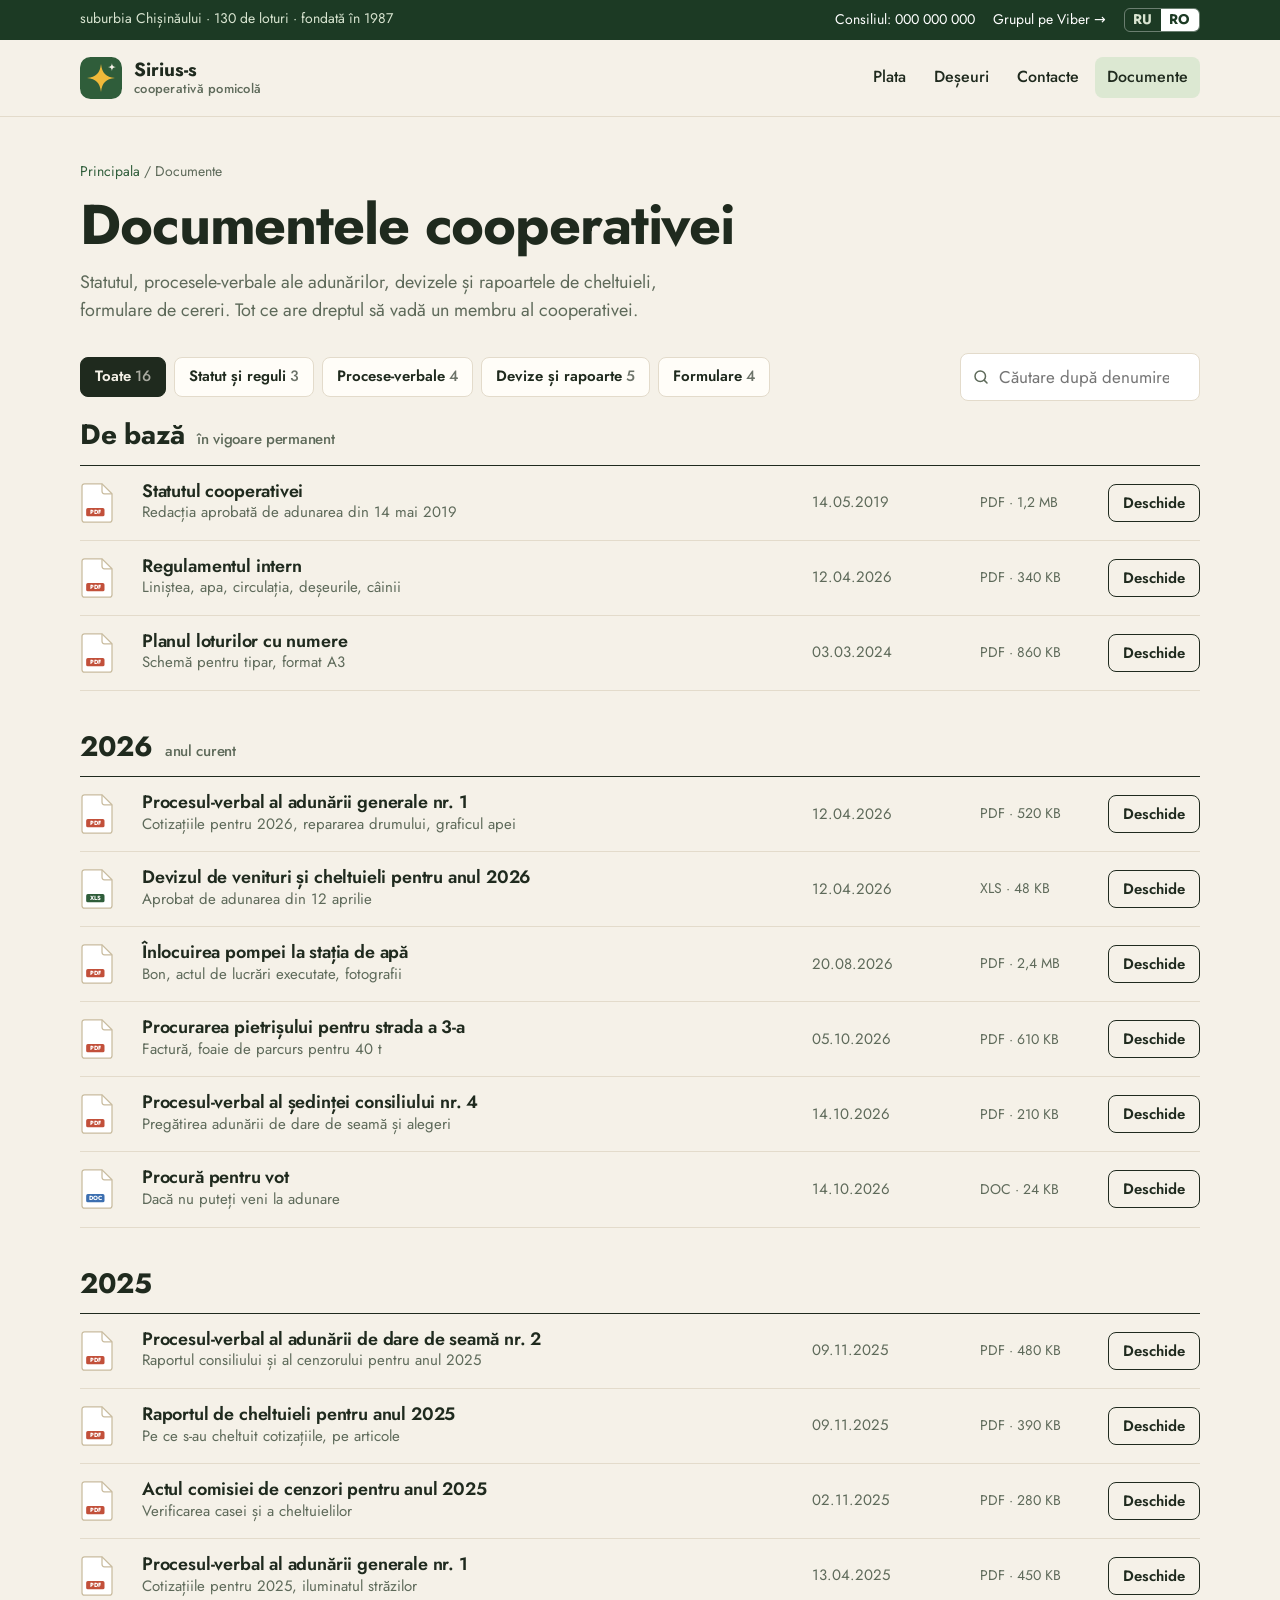
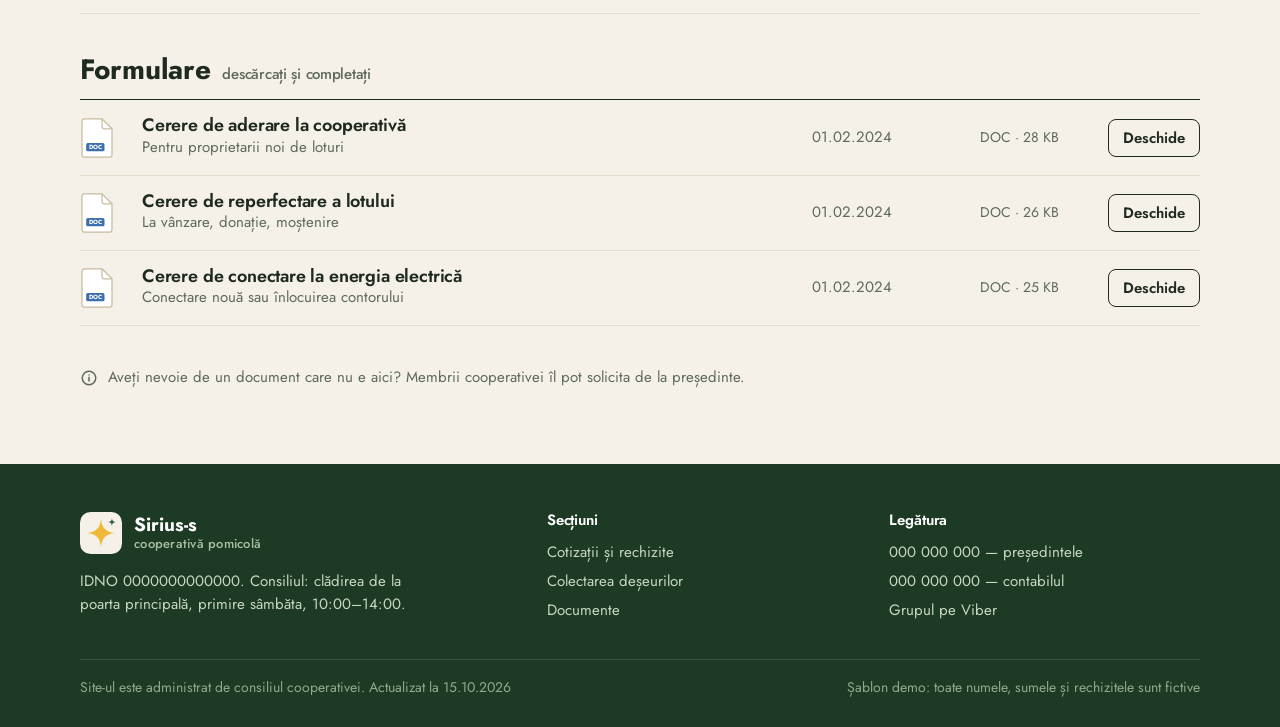
==== docs-ro.html @ 933c3019 "Add files via upload" ====
<!doctype html>
<html lang="ro">
<head>
<meta charset="utf-8">
<meta name="viewport" content="width=device-width,initial-scale=1">
<title>Documente — «Sirius-s»</title>
<meta name="description" content="Statutul, procesele-verbale ale adunărilor, devize, rapoarte și formulare ale cooperativei «Sirius-s».">
<meta property="og:type" content="website">
<meta property="og:site_name" content="Sirius-S">
<meta property="og:locale" content="ro_RO">
<meta property="og:url" content="https://webonix-md.github.io/sirius-s/docs-ro.html">
<meta property="og:title" content="Documentele cooperativei «Sirius-S»">
<meta property="og:description" content="Statutul, procesele-verbale ale adunărilor, devize, rapoarte și formulare de cereri.">
<meta property="og:image" content="https://webonix-md.github.io/sirius-s/img/og/og-square-ro.jpg">
<meta property="og:image:width" content="1200">
<meta property="og:image:height" content="1200">
<link rel="alternate" hreflang="ru" href="docs.html">
<link rel="alternate" hreflang="ro" href="docs-ro.html">
<link rel="icon" href="favicon.svg" type="image/svg+xml">
<link rel="preload" href="fonts/Jost-Regular.woff2" as="font" type="font/woff2" crossorigin>
<link rel="preload" href="fonts/Jost-Bold.woff2" as="font" type="font/woff2" crossorigin>
<link rel="stylesheet" href="style.css?v=21">
</head>
<body>

<div class="topbar">
  <div class="wrap">
    <div class="topbar__left">suburbia Chișinăului · 130 de loturi · fondată în 1987</div>
    <div class="topbar__right">
      <a href="tel:+37300000000">Consiliul: 000 000 000</a>
      <a href="viber://chat?number=%2B37300000000">Grupul pe Viber →</a>
      <div class="langs" role="group" aria-label="Limba"><a href="docs.html" lang="ru" hreflang="ru">RU</a><a href="docs-ro.html" class="is-on" aria-current="page" lang="ro" hreflang="ro">RO</a></div>
    </div>
  </div>
</div>

<header class="hdr" id="top">
  <div class="wrap">
    <a class="logo" href="ro.html" aria-label="Pagina principală">
      <svg class="logo__mark" viewBox="0 0 48 48" aria-hidden="true"><rect width="48" height="48" rx="12" fill="#2F5D3A"/><path d="M24 8c1.3 10.6 5.4 14.7 16 16-10.6 1.3-14.7 5.4-16 16-1.3-10.6-5.4-14.7-16-16 10.6-1.3 14.7-5.4 16-16Z" fill="#F0B93A"/><path d="M36.5 7c.4 3.1 1.4 4.1 4.5 4.5-3.1.4-4.1 1.4-4.5 4.5-.4-3.1-1.4-4.1-4.5-4.5 3.1-.4 4.1-1.4 4.5-4.5Z" fill="#F5F1E8"/></svg>
      <span class="logo__name">Sirius-s<small>cooperativă pomicolă</small></span>
    </a>
    <nav class="nav" aria-label="Secțiuni">
      <a href="ro.html#pay">Plata</a>
      <a href="ro.html#waste">Deșeuri</a>
      <a href="ro.html#contacts">Contacte</a>
      <a href="docs-ro.html" class="is-active">Documente</a>
    </nav>
    <button class="burger" type="button" aria-label="Meniu" aria-expanded="false"><svg viewBox="0 0 24 24" fill="none" stroke="currentColor" stroke-width="2" stroke-linecap="round"><path d="M4 7h16M4 12h16M4 17h16"/></svg></button>
  </div>
</header>

<main>
<section class="page-head">
  <div class="wrap">
    <div class="crumbs"><a href="ro.html">Principala</a> / Documente</div>
    <h1>Documentele cooperativei</h1>
    <p>Statutul, procesele-verbale ale adunărilor, devizele și rapoartele de cheltuieli, formulare de cereri. Tot ce are dreptul să vadă un membru al cooperativei.</p>
  </div>
</section>

<section style="padding-bottom:76px">
  <div class="wrap">
    <div class="toolbar">
      <div class="chips" role="group" aria-label="Tipul documentului">
        <button class="chip is-on" type="button" data-t="all">Toate</button>
        <button class="chip" type="button" data-t="base">Statut și reguli</button>
        <button class="chip" type="button" data-t="prot">Procese-verbale</button>
        <button class="chip" type="button" data-t="money">Devize și rapoarte</button>
        <button class="chip" type="button" data-t="form">Formulare</button>
      </div>
      <label class="search"><svg viewBox="0 0 24 24" fill="none" stroke="currentColor" stroke-width="2" stroke-linecap="round"><circle cx="11" cy="11" r="7"/><path d="m20 20-3.5-3.5"/></svg><span class="sr">Căutare</span><input id="doc-search" type="search" placeholder="Căutare după denumire"></label>
    </div>

    <div class="year">
      <h2>De bază <span>în vigoare permanent</span></h2>
      <div class="dlist">
        <div class="drow" data-t="base"><svg class="fi" viewBox="0 0 40 48" fill="none" aria-hidden="true"><path d="M2 4a3 3 0 0 1 3-3h21l12 12v31a3 3 0 0 1-3 3H5a3 3 0 0 1-3-3V4Z" fill="#fff" stroke="#C9BC9F" stroke-width="1.5"/><path d="M26 1v9a3 3 0 0 0 3 3h9" stroke="#C9BC9F" stroke-width="1.5"/><rect x="7" y="30" width="22" height="10" rx="2" fill="#C2503A"/><text x="18" y="37.5" font-size="7" font-weight="700" fill="#fff" text-anchor="middle" font-family="Jost,sans-serif">PDF</text></svg><div><h3>Statutul cooperativei</h3><p>Redacția aprobată de adunarea din 14 mai 2019</p></div><span class="drow__date">14.05.2019</span><span class="drow__size">PDF · 1,2 MB</span><a class="btn btn--line btn--sm" href="#" onclick="return false">Deschide</a></div>
        <div class="drow" data-t="base"><svg class="fi" viewBox="0 0 40 48" fill="none" aria-hidden="true"><path d="M2 4a3 3 0 0 1 3-3h21l12 12v31a3 3 0 0 1-3 3H5a3 3 0 0 1-3-3V4Z" fill="#fff" stroke="#C9BC9F" stroke-width="1.5"/><path d="M26 1v9a3 3 0 0 0 3 3h9" stroke="#C9BC9F" stroke-width="1.5"/><rect x="7" y="30" width="22" height="10" rx="2" fill="#C2503A"/><text x="18" y="37.5" font-size="7" font-weight="700" fill="#fff" text-anchor="middle" font-family="Jost,sans-serif">PDF</text></svg><div><h3>Regulamentul intern</h3><p>Liniștea, apa, circulația, deșeurile, câinii</p></div><span class="drow__date">12.04.2026</span><span class="drow__size">PDF · 340 KB</span><a class="btn btn--line btn--sm" href="#" onclick="return false">Deschide</a></div>
        <div class="drow" data-t="base"><svg class="fi" viewBox="0 0 40 48" fill="none" aria-hidden="true"><path d="M2 4a3 3 0 0 1 3-3h21l12 12v31a3 3 0 0 1-3 3H5a3 3 0 0 1-3-3V4Z" fill="#fff" stroke="#C9BC9F" stroke-width="1.5"/><path d="M26 1v9a3 3 0 0 0 3 3h9" stroke="#C9BC9F" stroke-width="1.5"/><rect x="7" y="30" width="22" height="10" rx="2" fill="#C2503A"/><text x="18" y="37.5" font-size="7" font-weight="700" fill="#fff" text-anchor="middle" font-family="Jost,sans-serif">PDF</text></svg><div><h3>Planul loturilor cu numere</h3><p>Schemă pentru tipar, format A3</p></div><span class="drow__date">03.03.2024</span><span class="drow__size">PDF · 860 KB</span><a class="btn btn--line btn--sm" href="#" onclick="return false">Deschide</a></div>
      </div>
    </div>

    <div class="year">
      <h2>2026 <span>anul curent</span></h2>
      <div class="dlist">
        <div class="drow" data-t="prot"><svg class="fi" viewBox="0 0 40 48" fill="none" aria-hidden="true"><path d="M2 4a3 3 0 0 1 3-3h21l12 12v31a3 3 0 0 1-3 3H5a3 3 0 0 1-3-3V4Z" fill="#fff" stroke="#C9BC9F" stroke-width="1.5"/><path d="M26 1v9a3 3 0 0 0 3 3h9" stroke="#C9BC9F" stroke-width="1.5"/><rect x="7" y="30" width="22" height="10" rx="2" fill="#C2503A"/><text x="18" y="37.5" font-size="7" font-weight="700" fill="#fff" text-anchor="middle" font-family="Jost,sans-serif">PDF</text></svg><div><h3>Procesul-verbal al adunării generale nr. 1</h3><p>Cotizațiile pentru 2026, repararea drumului, graficul apei</p></div><span class="drow__date">12.04.2026</span><span class="drow__size">PDF · 520 KB</span><a class="btn btn--line btn--sm" href="#" onclick="return false">Deschide</a></div>
        <div class="drow" data-t="money"><svg class="fi" viewBox="0 0 40 48" fill="none" aria-hidden="true"><path d="M2 4a3 3 0 0 1 3-3h21l12 12v31a3 3 0 0 1-3 3H5a3 3 0 0 1-3-3V4Z" fill="#fff" stroke="#C9BC9F" stroke-width="1.5"/><path d="M26 1v9a3 3 0 0 0 3 3h9" stroke="#C9BC9F" stroke-width="1.5"/><rect x="7" y="30" width="22" height="10" rx="2" fill="#2F5D3A"/><text x="18" y="37.5" font-size="7" font-weight="700" fill="#fff" text-anchor="middle" font-family="Jost,sans-serif">XLS</text></svg><div><h3>Devizul de venituri și cheltuieli pentru anul 2026</h3><p>Aprobat de adunarea din 12 aprilie</p></div><span class="drow__date">12.04.2026</span><span class="drow__size">XLS · 48 KB</span><a class="btn btn--line btn--sm" href="#" onclick="return false">Deschide</a></div>
        <div class="drow" data-t="money"><svg class="fi" viewBox="0 0 40 48" fill="none" aria-hidden="true"><path d="M2 4a3 3 0 0 1 3-3h21l12 12v31a3 3 0 0 1-3 3H5a3 3 0 0 1-3-3V4Z" fill="#fff" stroke="#C9BC9F" stroke-width="1.5"/><path d="M26 1v9a3 3 0 0 0 3 3h9" stroke="#C9BC9F" stroke-width="1.5"/><rect x="7" y="30" width="22" height="10" rx="2" fill="#C2503A"/><text x="18" y="37.5" font-size="7" font-weight="700" fill="#fff" text-anchor="middle" font-family="Jost,sans-serif">PDF</text></svg><div><h3>Înlocuirea pompei la stația de apă</h3><p>Bon, actul de lucrări executate, fotografii</p></div><span class="drow__date">20.08.2026</span><span class="drow__size">PDF · 2,4 MB</span><a class="btn btn--line btn--sm" href="#" onclick="return false">Deschide</a></div>
        <div class="drow" data-t="money"><svg class="fi" viewBox="0 0 40 48" fill="none" aria-hidden="true"><path d="M2 4a3 3 0 0 1 3-3h21l12 12v31a3 3 0 0 1-3 3H5a3 3 0 0 1-3-3V4Z" fill="#fff" stroke="#C9BC9F" stroke-width="1.5"/><path d="M26 1v9a3 3 0 0 0 3 3h9" stroke="#C9BC9F" stroke-width="1.5"/><rect x="7" y="30" width="22" height="10" rx="2" fill="#C2503A"/><text x="18" y="37.5" font-size="7" font-weight="700" fill="#fff" text-anchor="middle" font-family="Jost,sans-serif">PDF</text></svg><div><h3>Procurarea pietrișului pentru strada a 3-a</h3><p>Factură, foaie de parcurs pentru 40 t</p></div><span class="drow__date">05.10.2026</span><span class="drow__size">PDF · 610 KB</span><a class="btn btn--line btn--sm" href="#" onclick="return false">Deschide</a></div>
        <div class="drow" data-t="prot"><svg class="fi" viewBox="0 0 40 48" fill="none" aria-hidden="true"><path d="M2 4a3 3 0 0 1 3-3h21l12 12v31a3 3 0 0 1-3 3H5a3 3 0 0 1-3-3V4Z" fill="#fff" stroke="#C9BC9F" stroke-width="1.5"/><path d="M26 1v9a3 3 0 0 0 3 3h9" stroke="#C9BC9F" stroke-width="1.5"/><rect x="7" y="30" width="22" height="10" rx="2" fill="#C2503A"/><text x="18" y="37.5" font-size="7" font-weight="700" fill="#fff" text-anchor="middle" font-family="Jost,sans-serif">PDF</text></svg><div><h3>Procesul-verbal al ședinței consiliului nr. 4</h3><p>Pregătirea adunării de dare de seamă și alegeri</p></div><span class="drow__date">14.10.2026</span><span class="drow__size">PDF · 210 KB</span><a class="btn btn--line btn--sm" href="#" onclick="return false">Deschide</a></div>
        <div class="drow" data-t="form"><svg class="fi" viewBox="0 0 40 48" fill="none" aria-hidden="true"><path d="M2 4a3 3 0 0 1 3-3h21l12 12v31a3 3 0 0 1-3 3H5a3 3 0 0 1-3-3V4Z" fill="#fff" stroke="#C9BC9F" stroke-width="1.5"/><path d="M26 1v9a3 3 0 0 0 3 3h9" stroke="#C9BC9F" stroke-width="1.5"/><rect x="7" y="30" width="22" height="10" rx="2" fill="#3C6FB0"/><text x="18" y="37.5" font-size="7" font-weight="700" fill="#fff" text-anchor="middle" font-family="Jost,sans-serif">DOC</text></svg><div><h3>Procură pentru vot</h3><p>Dacă nu puteți veni la adunare</p></div><span class="drow__date">14.10.2026</span><span class="drow__size">DOC · 24 KB</span><a class="btn btn--line btn--sm" href="#" onclick="return false">Deschide</a></div>
      </div>
    </div>

    <div class="year">
      <h2>2025</h2>
      <div class="dlist">
        <div class="drow" data-t="prot"><svg class="fi" viewBox="0 0 40 48" fill="none" aria-hidden="true"><path d="M2 4a3 3 0 0 1 3-3h21l12 12v31a3 3 0 0 1-3 3H5a3 3 0 0 1-3-3V4Z" fill="#fff" stroke="#C9BC9F" stroke-width="1.5"/><path d="M26 1v9a3 3 0 0 0 3 3h9" stroke="#C9BC9F" stroke-width="1.5"/><rect x="7" y="30" width="22" height="10" rx="2" fill="#C2503A"/><text x="18" y="37.5" font-size="7" font-weight="700" fill="#fff" text-anchor="middle" font-family="Jost,sans-serif">PDF</text></svg><div><h3>Procesul-verbal al adunării de dare de seamă nr. 2</h3><p>Raportul consiliului și al cenzorului pentru anul 2025</p></div><span class="drow__date">09.11.2025</span><span class="drow__size">PDF · 480 KB</span><a class="btn btn--line btn--sm" href="#" onclick="return false">Deschide</a></div>
        <div class="drow" data-t="money"><svg class="fi" viewBox="0 0 40 48" fill="none" aria-hidden="true"><path d="M2 4a3 3 0 0 1 3-3h21l12 12v31a3 3 0 0 1-3 3H5a3 3 0 0 1-3-3V4Z" fill="#fff" stroke="#C9BC9F" stroke-width="1.5"/><path d="M26 1v9a3 3 0 0 0 3 3h9" stroke="#C9BC9F" stroke-width="1.5"/><rect x="7" y="30" width="22" height="10" rx="2" fill="#C2503A"/><text x="18" y="37.5" font-size="7" font-weight="700" fill="#fff" text-anchor="middle" font-family="Jost,sans-serif">PDF</text></svg><div><h3>Raportul de cheltuieli pentru anul 2025</h3><p>Pe ce s-au cheltuit cotizațiile, pe articole</p></div><span class="drow__date">09.11.2025</span><span class="drow__size">PDF · 390 KB</span><a class="btn btn--line btn--sm" href="#" onclick="return false">Deschide</a></div>
        <div class="drow" data-t="money"><svg class="fi" viewBox="0 0 40 48" fill="none" aria-hidden="true"><path d="M2 4a3 3 0 0 1 3-3h21l12 12v31a3 3 0 0 1-3 3H5a3 3 0 0 1-3-3V4Z" fill="#fff" stroke="#C9BC9F" stroke-width="1.5"/><path d="M26 1v9a3 3 0 0 0 3 3h9" stroke="#C9BC9F" stroke-width="1.5"/><rect x="7" y="30" width="22" height="10" rx="2" fill="#C2503A"/><text x="18" y="37.5" font-size="7" font-weight="700" fill="#fff" text-anchor="middle" font-family="Jost,sans-serif">PDF</text></svg><div><h3>Actul comisiei de cenzori pentru anul 2025</h3><p>Verificarea casei și a cheltuielilor</p></div><span class="drow__date">02.11.2025</span><span class="drow__size">PDF · 280 KB</span><a class="btn btn--line btn--sm" href="#" onclick="return false">Deschide</a></div>
        <div class="drow" data-t="prot"><svg class="fi" viewBox="0 0 40 48" fill="none" aria-hidden="true"><path d="M2 4a3 3 0 0 1 3-3h21l12 12v31a3 3 0 0 1-3 3H5a3 3 0 0 1-3-3V4Z" fill="#fff" stroke="#C9BC9F" stroke-width="1.5"/><path d="M26 1v9a3 3 0 0 0 3 3h9" stroke="#C9BC9F" stroke-width="1.5"/><rect x="7" y="30" width="22" height="10" rx="2" fill="#C2503A"/><text x="18" y="37.5" font-size="7" font-weight="700" fill="#fff" text-anchor="middle" font-family="Jost,sans-serif">PDF</text></svg><div><h3>Procesul-verbal al adunării generale nr. 1</h3><p>Cotizațiile pentru 2025, iluminatul străzilor</p></div><span class="drow__date">13.04.2025</span><span class="drow__size">PDF · 450 KB</span><a class="btn btn--line btn--sm" href="#" onclick="return false">Deschide</a></div>
      </div>
    </div>

    <div class="year">
      <h2>Formulare <span>descărcați și completați</span></h2>
      <div class="dlist">
        <div class="drow" data-t="form"><svg class="fi" viewBox="0 0 40 48" fill="none" aria-hidden="true"><path d="M2 4a3 3 0 0 1 3-3h21l12 12v31a3 3 0 0 1-3 3H5a3 3 0 0 1-3-3V4Z" fill="#fff" stroke="#C9BC9F" stroke-width="1.5"/><path d="M26 1v9a3 3 0 0 0 3 3h9" stroke="#C9BC9F" stroke-width="1.5"/><rect x="7" y="30" width="22" height="10" rx="2" fill="#3C6FB0"/><text x="18" y="37.5" font-size="7" font-weight="700" fill="#fff" text-anchor="middle" font-family="Jost,sans-serif">DOC</text></svg><div><h3>Cerere de aderare la cooperativă</h3><p>Pentru proprietarii noi de loturi</p></div><span class="drow__date">01.02.2024</span><span class="drow__size">DOC · 28 KB</span><a class="btn btn--line btn--sm" href="#" onclick="return false">Deschide</a></div>
        <div class="drow" data-t="form"><svg class="fi" viewBox="0 0 40 48" fill="none" aria-hidden="true"><path d="M2 4a3 3 0 0 1 3-3h21l12 12v31a3 3 0 0 1-3 3H5a3 3 0 0 1-3-3V4Z" fill="#fff" stroke="#C9BC9F" stroke-width="1.5"/><path d="M26 1v9a3 3 0 0 0 3 3h9" stroke="#C9BC9F" stroke-width="1.5"/><rect x="7" y="30" width="22" height="10" rx="2" fill="#3C6FB0"/><text x="18" y="37.5" font-size="7" font-weight="700" fill="#fff" text-anchor="middle" font-family="Jost,sans-serif">DOC</text></svg><div><h3>Cerere de reperfectare a lotului</h3><p>La vânzare, donație, moștenire</p></div><span class="drow__date">01.02.2024</span><span class="drow__size">DOC · 26 KB</span><a class="btn btn--line btn--sm" href="#" onclick="return false">Deschide</a></div>
        <div class="drow" data-t="form"><svg class="fi" viewBox="0 0 40 48" fill="none" aria-hidden="true"><path d="M2 4a3 3 0 0 1 3-3h21l12 12v31a3 3 0 0 1-3 3H5a3 3 0 0 1-3-3V4Z" fill="#fff" stroke="#C9BC9F" stroke-width="1.5"/><path d="M26 1v9a3 3 0 0 0 3 3h9" stroke="#C9BC9F" stroke-width="1.5"/><rect x="7" y="30" width="22" height="10" rx="2" fill="#3C6FB0"/><text x="18" y="37.5" font-size="7" font-weight="700" fill="#fff" text-anchor="middle" font-family="Jost,sans-serif">DOC</text></svg><div><h3>Cerere de conectare la energia electrică</h3><p>Conectare nouă sau înlocuirea contorului</p></div><span class="drow__date">01.02.2024</span><span class="drow__size">DOC · 25 KB</span><a class="btn btn--line btn--sm" href="#" onclick="return false">Deschide</a></div>
      </div>
    </div>

    <div class="tbl-empty" id="doc-empty" hidden>Nu s-a găsit nimic. Încercați alt cuvânt.</div>
    <p class="note-line"><svg viewBox="0 0 24 24" fill="none" stroke="currentColor" stroke-width="2" stroke-linecap="round"><circle cx="12" cy="12" r="9"/><path d="M12 11v5M12 8h.01"/></svg>Aveți nevoie de un document care nu e aici? Membrii cooperativei îl pot solicita de la președinte.</p>
  </div>
</section>
</main>


<footer class="ftr">
  <div class="wrap">
    <div class="ftr__grid">
      <div>
        <a class="logo" href="ro.html">
          <svg class="logo__mark" viewBox="0 0 48 48" aria-hidden="true"><rect width="48" height="48" rx="12" fill="#F5F1E8"/><path d="M24 8c1.3 10.6 5.4 14.7 16 16-10.6 1.3-14.7 5.4-16 16-1.3-10.6-5.4-14.7-16-16 10.6-1.3 14.7-5.4 16-16Z" fill="#F0B93A"/><path d="M36.5 7c.4 3.1 1.4 4.1 4.5 4.5-3.1.4-4.1 1.4-4.5 4.5-.4-3.1-1.4-4.1-4.5-4.5 3.1-.4 4.1-1.4 4.5-4.5Z" fill="#2F5D3A"/></svg>
          <span class="logo__name">Sirius-s<small>cooperativă pomicolă</small></span>
        </a>
        <p class="ftr__about">IDNO 0000000000000. Consiliul: clădirea de la poarta principală, primire sâmbăta, 10:00–14:00.</p>
      </div>
      <div>
        <h4>Secțiuni</h4>
        <ul>
          <li><a href="ro.html#pay">Cotizații și rechizite</a></li>
          <li><a href="ro.html#waste">Colectarea deșeurilor</a></li>
          <li><a href="docs-ro.html">Documente</a></li>
        </ul>
      </div>
      <div>
        <h4>Legătura</h4>
        <ul>
          <li><a href="tel:+37300000000">000 000 000 — președintele</a></li>
          <li><a href="tel:+37300000000">000 000 000 — contabilul</a></li>
          <li><a href="viber://chat?number=%2B37300000000">Grupul pe Viber</a></li>
        </ul>
      </div>
    </div>
    <div class="ftr__bottom">
      <span>Site-ul este administrat de consiliul cooperativei. Actualizat la 15.10.2026</span>
      <span>Șablon demo: toate numele, sumele și rechizitele sunt fictive</span>
    </div>
  </div>
</footer>

<script src="js/main.js?v=4"></script>
</body>
</html>
---- style.css ----
/* ===== Шрифты ===== */
@font-face{font-family:"Jost";src:url("fonts/Jost-Regular.woff2") format("woff2");font-weight:400;font-display:swap}
@font-face{font-family:"Jost";src:url("fonts/Jost-Medium.woff2") format("woff2");font-weight:500;font-display:swap}
@font-face{font-family:"Jost";src:url("fonts/Jost-SemiBold.woff2") format("woff2");font-weight:600;font-display:swap}
@font-face{font-family:"Jost";src:url("fonts/Jost-Bold.woff2") format("woff2");font-weight:700;font-display:swap}

/* ===== Токены ===== */
:root{
  --paper:#F5F1E8;
  --card:#FFFDF8;
  --ink:#1F2A1E;
  --muted:#5E6A5A;
  --line:#E3DBCB;
  --leaf:#2F5D3A;
  --leaf-dark:#1C3A24;
  --leaf-soft:#DCE8D2;
  --moss:#8BA66B;
  --sun:#F0B93A;
  --sun-soft:#FFF1BF;
  --apple:#C2503A;
  --apple-soft:#F8DDD4;
  --board:#E6D9BE;
  --r-sm:8px;
  --r:16px;
  --wrap:1160px;
  --shadow:0 1px 2px rgba(31,42,30,.06),0 6px 20px rgba(31,42,30,.06);
}

*{box-sizing:border-box}
html{scroll-behavior:smooth;scroll-padding-top:20px}
body{margin:0;font-family:"Jost",system-ui,sans-serif;font-size:17px;line-height:1.55;color:var(--ink);background:var(--paper);-webkit-font-smoothing:antialiased}
img,svg{display:block;max-width:100%}
a{color:inherit}
h1,h2,h3,h4{margin:0;line-height:1.12;font-weight:700;letter-spacing:-.01em}
p{margin:0}
button{font:inherit;color:inherit;cursor:pointer}
input{font:inherit;color:inherit}
.wrap{max-width:var(--wrap);margin:0 auto;padding:0 20px}
.sr{position:absolute;width:1px;height:1px;overflow:hidden;clip:rect(0 0 0 0)}

/* ===== Кнопки ===== */
.btn{display:inline-flex;align-items:center;gap:10px;padding:13px 20px;border-radius:var(--r-sm);border:1.5px solid transparent;font-weight:600;font-size:16px;text-decoration:none;line-height:1.2;transition:background .2s,border-color .2s,transform .2s}
.btn svg{width:18px;height:18px;flex:none}
.btn--main{background:var(--leaf);color:#fff}
.btn--main:hover{background:var(--leaf-dark)}
.btn--line{border-color:var(--ink);background:transparent}
.btn--line:hover{background:var(--ink);color:var(--paper)}
.btn--sun{background:var(--sun);color:var(--ink)}
.btn--sun:hover{background:#E5A91F}
.btn--viber{background:#7360F2;color:#fff}
.btn--viber:hover{background:#5B48DB}
.btn--sm{padding:9px 14px;font-size:15px}
.link-arrow{display:inline-flex;align-items:center;gap:6px;font-weight:600;text-decoration:none;color:var(--leaf);border-bottom:1.5px solid currentColor;padding-bottom:1px}
.link-arrow:hover{color:var(--leaf-dark)}

/* ===== Верхняя строка и шапка ===== */
.topbar{background:var(--leaf-dark);color:#D8E4D0;font-size:14px}
.topbar .wrap{display:flex;justify-content:space-between;gap:16px;padding-top:8px;padding-bottom:8px}
.topbar a{text-decoration:none;color:#fff}
.topbar__right{display:flex;gap:18px;align-items:center}
.topbar__right a{white-space:nowrap}
.langs{display:inline-flex;border:1px solid rgba(255,255,255,.35);border-radius:6px;overflow:hidden}
.topbar .langs a{padding:0 8px;font-weight:700;letter-spacing:.04em;color:#D8E4D0}
.topbar .langs a:hover{background:rgba(255,255,255,.12);color:#fff}
.topbar .langs a.is-on{background:#fff;color:var(--leaf-dark)}
.hdr{border-bottom:1px solid var(--line);background:var(--paper)}
.hdr .wrap{display:flex;align-items:center;gap:28px;min-height:76px}
.logo{display:flex;align-items:center;gap:12px;text-decoration:none;flex:none}
.logo__mark{width:42px;height:42px}
.logo__name{font-weight:700;font-size:19px;line-height:1.05}
.logo__name small{display:block;font-weight:500;font-size:12.5px;color:var(--muted);letter-spacing:.02em;margin-top:3px}
.nav{display:flex;gap:4px;margin-left:auto}
.nav a{padding:8px 12px;border-radius:var(--r-sm);text-decoration:none;font-weight:500;font-size:16px}
.nav a:hover,.nav a.is-active{background:var(--leaf-soft)}
.burger{display:none;margin-left:auto;width:44px;height:44px;border:1.5px solid var(--ink);border-radius:var(--r-sm);background:none;align-items:center;justify-content:center}
.burger svg{width:22px;height:22px}

/* ===== Hero ===== */
.hero{position:relative;overflow:hidden;padding:72px 0 180px}
.hero__bg{position:absolute;inset:0;z-index:0}
.hero__bg img{width:100%;height:100%;object-fit:cover;object-position:60% 20%}
/* фото растворяется в фон страницы: слева под текст, сверху под шапку, снизу в следующий блок */
/* .hero__mask{position:absolute;inset:0;z-index:0;pointer-events:none;background:
  linear-gradient(to top,#F5F1E8,rgba(245,241,232,.5) 5%,rgba(245,241,232,0) 11%)} */
/* подпись снимка — обязательна по правилам Google */
.hero__credit{position:absolute;top:10px;right:12px;z-index:1;font-size:11px;line-height:1.3;color:#fff;background:rgba(0,0,0,.45);padding:2px 7px;border-radius:4px;pointer-events:none}
.hero__text{background:var(--paper);border-radius:var(--r);padding:40px 40px 42px;box-shadow:0 10px 30px rgba(31,42,30,.14)}
.hero .wrap{position:relative;z-index:1;display:grid;grid-template-columns:1.05fr .95fr;gap:48px;align-items:center}
.eyebrow{display:inline-flex;align-items:center;gap:8px;font-weight:600;font-size:14px;letter-spacing:.06em;text-transform:uppercase;color:var(--leaf)}
.eyebrow::before{content:"";width:22px;height:2px;background:currentColor}
.hero h1{font-size:clamp(40px,6vw,72px);margin:16px 0 18px;letter-spacing:-.025em}
.hero h1 span{color:var(--leaf)}
.hero__lead{font-size:19px;color:var(--muted);max-width:520px}
.hero__btns{display:flex;flex-wrap:wrap;gap:12px;margin-top:30px}

/* доска объявлений */
.board{position:relative;background:var(--board);border-radius:var(--r);padding:34px 28px 30px;min-height:520px;
  background-image:radial-gradient(rgba(120,95,50,.13) 1px,transparent 1.4px);background-size:14px 14px;
  box-shadow:inset 0 0 0 10px #D5C39E}
.board__title{position:absolute;top:-14px;left:28px;background:var(--ink);color:var(--paper);font-weight:600;font-size:14px;padding:5px 12px;border-radius:6px;letter-spacing:.03em}
.note{position:relative;padding:20px 20px 18px;border-radius:4px;box-shadow:0 2px 3px rgba(60,45,20,.12),0 10px 18px rgba(60,45,20,.10);text-decoration:none;display:block;transition:transform .25s}
.note:hover{transform:rotate(0deg) translateY(-3px)!important}
.note::before{content:"";position:absolute;top:-7px;left:50%;width:14px;height:14px;margin-left:-7px;border-radius:50%;background:var(--apple);box-shadow:0 2px 2px rgba(0,0,0,.25),inset -2px -2px 0 rgba(0,0,0,.15)}
.note__date{font-size:13px;font-weight:600;color:rgba(31,42,30,.6)}
.note h3{font-size:19px;margin:4px 0 6px}
.note p{font-size:15px;line-height:1.45}
.note__list{margin:6px 0 0;padding-left:20px;font-size:15px;line-height:1.4;display:grid;gap:3px}
.note--y{background:var(--sun-soft)}
.note--g{background:#E4EFD9}
.note--p{background:#FBE3DA}
.board__notes{display:grid;grid-template-columns:1fr 1fr;gap:22px 18px}
.board__notes .note:nth-child(1){grid-column:1/-1;transform:rotate(-1.2deg);margin-right:40px}
.board__notes .note:nth-child(2){transform:rotate(1.6deg)}
.board__notes .note:nth-child(3){transform:rotate(-.8deg);margin-top:10px}
.board__notes .note:nth-child(2)::before{background:var(--leaf)}
.board__notes .note:nth-child(3)::before{background:#3C6FB0}

/* ===== Полоса статуса ===== */
.status{position:relative;z-index:2;margin-top:-64px;padding-bottom:20px}
.status__row{display:grid;grid-template-columns:repeat(3,1fr);background:var(--card);border:1px solid var(--line);border-radius:var(--r);overflow:hidden}
.status__cell{display:flex;gap:14px;align-items:flex-start;padding:20px 22px}
.status__cell+.status__cell{border-left:1px solid var(--line)}
.status__ico{flex:none;width:42px;height:42px;border-radius:50%;display:grid;place-items:center;background:var(--leaf-soft);color:var(--leaf)}
.status__ico svg{width:22px;height:22px}
.status__cell.is-off .status__ico{background:#E6EBF1;color:#3C6FB0}
.status__cell.is-warn .status__ico{background:var(--sun-soft);color:#9A6A00}
.status__label{font-size:13px;font-weight:600;text-transform:uppercase;letter-spacing:.05em;color:var(--muted)}
.status__val{font-weight:600;font-size:17px;line-height:1.3;margin-top:2px}
.status__sub{font-size:14.5px;color:var(--muted);margin-top:2px}

/* ===== Секции ===== */
.sec{padding:76px 0}
.sec--alt{background:var(--card);border-top:1px solid var(--line);border-bottom:1px solid var(--line)}
.sec__head{display:flex;justify-content:space-between;align-items:flex-end;gap:24px;margin-bottom:36px;flex-wrap:wrap}
.sec__head h2{font-size:clamp(30px,4vw,44px)}
.sec__head p{color:var(--muted);max-width:560px;margin-top:10px}
.kicker{font-weight:600;font-size:14px;letter-spacing:.06em;text-transform:uppercase;color:var(--moss);margin-bottom:10px;display:block}

/* ===== Оплата ===== */
.pay{display:grid;grid-template-columns:1.1fr .9fr;gap:24px}
.fees{display:grid;gap:12px}
.fee{display:grid;grid-template-columns:1fr auto;gap:6px 20px;align-items:center;background:var(--paper);border:1px solid var(--line);border-radius:var(--r);padding:20px 22px}
.fee h3{font-size:19px}
.fee p{grid-column:1;font-size:15px;color:var(--muted)}
.fee__sum{grid-row:1/3;grid-column:2;text-align:right;font-weight:700;font-size:30px;line-height:1;white-space:nowrap}
.fee__sum small{display:block;font-size:14px;font-weight:500;color:var(--muted);margin-top:6px}
.fee--note{background:transparent;border-style:dashed}
.deadline{display:flex;gap:14px;align-items:center;margin-top:4px;padding:16px 20px;border-radius:var(--r);background:var(--sun-soft);font-size:16px}
.deadline b{font-weight:700}
.deadline svg{width:24px;height:24px;flex:none;color:#9A6A00}

.req{background:var(--leaf-dark);color:#E9F0E4;border-radius:var(--r);padding:28px;display:flex;flex-direction:column}
.req h3{font-size:22px;color:#fff;margin-bottom:6px}
.req__intro{font-size:15px;color:#B9CBB0;margin-bottom:18px}
.req__row{display:flex;justify-content:space-between;align-items:center;gap:12px;padding:12px 0;border-top:1px solid rgba(255,255,255,.12)}
.req__row span{display:block;font-size:13px;color:#A9BFA0}
.req__row b{font-weight:600;color:#fff;font-size:16px;word-break:break-word}
.copy{flex:none;display:inline-flex;align-items:center;gap:6px;border:1px solid rgba(255,255,255,.28);background:transparent;color:#fff;border-radius:6px;padding:6px 10px;font-size:13.5px;font-weight:500}
.copy svg{width:15px;height:15px}
.copy:hover{background:rgba(255,255,255,.1)}
.copy.is-done{background:var(--sun);border-color:var(--sun);color:var(--ink)}
.req__ways{margin-top:auto;padding-top:18px;font-size:15px;color:#C8D6C0}
.req__ways b{color:#fff}

/* ===== Вывоз мусора ===== */
.waste-top{display:grid;grid-template-columns:340px 1fr;gap:20px;margin-bottom:32px}
.next{background:var(--leaf-dark);color:#E9F0E4;border-radius:var(--r);padding:26px;display:flex;flex-direction:column;gap:6px}
.next__label{font-size:13px;font-weight:600;text-transform:uppercase;letter-spacing:.06em;color:#A9BFA0}
.next__date{font-size:34px;font-weight:700;color:#fff;line-height:1.1}
.next__kind{display:inline-flex;align-items:center;gap:10px;font-weight:600;font-size:17px}
.next__kind i{width:14px;height:14px;border-radius:4px;flex:none}
.next__after{margin-top:auto;padding-top:14px;border-top:1px solid rgba(255,255,255,.14);font-size:15px;color:#C8D6C0}
.wrules{list-style:none;counter-reset:r;margin:0;padding:0;display:grid;grid-template-columns:1fr 1fr;gap:12px}
.wrules li{counter-increment:r;position:relative;background:var(--card);border:1px solid var(--line);border-radius:var(--r);padding:18px 18px 18px 64px;font-size:15.5px;color:var(--muted)}
.wrules li::before{content:counter(r);position:absolute;left:18px;top:17px;width:32px;height:32px;border-radius:50%;background:var(--sun);color:var(--ink);font-weight:700;display:grid;place-items:center}
.wrules b{display:block;color:var(--ink);font-weight:600;font-size:16.5px;margin-bottom:2px}

.cal-legend{display:flex;flex-wrap:wrap;gap:20px;margin-bottom:14px;font-size:15px;color:var(--muted)}
.cal-legend span{display:inline-flex;align-items:center;gap:8px}
.cal-legend i{width:18px;height:18px;border-radius:5px}
.k-solid{background:#3C6FB0}
.k-bio{background:#7A4A2A}
.k-today{box-shadow:inset 0 0 0 2px var(--ink);background:var(--card)}
.cal{display:grid;grid-template-columns:repeat(4,1fr);gap:14px}
.month{background:var(--card);border:1px solid var(--line);border-radius:var(--r);padding:16px 14px 12px}
.month h4{font-size:17px;margin:0 0 8px 4px}
.month table{width:100%;border-collapse:collapse;text-align:center;font-size:13.5px;table-layout:fixed}
.month th{font-size:11.5px;font-weight:600;color:var(--muted);padding:2px 0 4px}
.month th:nth-child(n+6){color:var(--apple)}
.month td{padding:1px 0;color:var(--muted)}
.month td span{display:inline-grid;place-items:center;width:26px;height:26px;border-radius:6px}
.month td.s span,.month td.b span{color:#fff;font-weight:700}
.month td.s span{background:#3C6FB0}
.month td.b span{background:#7A4A2A}
.month td.today span{box-shadow:0 0 0 2px var(--ink)}
.month.is-now{border-color:var(--ink);box-shadow:var(--shadow)}
.month.is-past{opacity:.5}

.sortbox{margin-top:32px}
.sortbox summary{list-style:none;display:flex;align-items:center;gap:16px;padding:18px 22px;border:1.5px solid var(--ink);border-radius:var(--r);background:var(--card);cursor:pointer;transition:background .2s}
.sortbox summary::-webkit-details-marker{display:none}
.sortbox summary:hover{background:var(--leaf-soft)}
.sortbox__ico{flex:none;width:46px;height:46px;border-radius:12px;display:grid;place-items:center;background:var(--leaf-soft);color:var(--leaf)}
.sortbox__ico svg{width:24px;height:24px}
.sortbox__text{flex:1;min-width:0}
.sortbox__text b{display:block;font-size:20px;line-height:1.2}
.sortbox__text small{display:block;font-size:14.5px;color:var(--muted);margin-top:2px}
.sortbox__btn{flex:none;display:inline-flex;align-items:center;gap:8px;font-weight:600;font-size:15px;padding:9px 14px;border-radius:var(--r-sm);background:var(--ink);color:var(--paper)}
.sortbox__btn::after{content:"";width:8px;height:8px;border-right:2px solid currentColor;border-bottom:2px solid currentColor;transform:rotate(45deg) translateY(-2px);transition:transform .2s}
.sortbox[open] .sortbox__btn::after{transform:rotate(-135deg) translate(-2px,0)}
.sortbox__close,.sortbox[open] .sortbox__open{display:none}
.sortbox[open] .sortbox__close{display:inline}
.sortbox[open] summary{margin-bottom:16px}
.sort{display:grid;grid-template-columns:repeat(4,1fr);gap:16px}
.bin{--c:var(--leaf);background:var(--card);border:1px solid var(--line);border-top:6px solid var(--c);border-radius:var(--r);padding:20px}
.bin--solid{--c:#3C6FB0}
.bin--bio{--c:#7A4A2A}
.bin--rec{--c:#E5A91F}
.bin--glass{--c:#2F7D57}
.bin__head{display:flex;gap:12px;align-items:center;margin-bottom:6px}
.bin__dot{width:34px;height:34px;border-radius:9px;background:var(--c);flex:none}
.bin h4{font-size:19px;line-height:1.15}
.bin small{font-size:13.5px;color:var(--muted)}
.bin__yes,.bin__no{font-size:12.5px;font-weight:700;text-transform:uppercase;letter-spacing:.06em;margin:14px 0 6px;color:var(--leaf)}
.bin__no{color:var(--apple)}
.bin ul{margin:0;padding:0;list-style:none;display:grid;gap:6px;font-size:14.5px;line-height:1.4}
.bin li{position:relative;padding-left:20px}
.bin li::before{content:"";position:absolute;left:2px;top:.45em;width:9px;height:5px;border-left:2px solid var(--leaf);border-bottom:2px solid var(--leaf);transform:rotate(-45deg)}
.bin ul.no li::before{content:"×";border:0;transform:none;top:-.05em;left:2px;width:auto;height:auto;color:var(--apple);font-weight:700;font-size:17px;line-height:1}

.operator{margin-top:32px;display:grid;grid-template-columns:1.6fr 1fr;border:1.5px solid var(--ink);border-radius:var(--r);overflow:hidden;background:var(--card)}
.operator__main{padding:28px}
.operator h3{font-size:24px;margin-bottom:8px}
.operator__main>p{color:var(--muted);font-size:15.5px}
.operator__phones{display:flex;flex-wrap:wrap;gap:14px 32px;margin:20px 0}
.operator__phones a{text-decoration:none}
.operator__phones span{display:block;font-size:13px;color:var(--muted)}
.operator__phones b{font-size:18px}
.operator__links{display:flex;flex-wrap:wrap;gap:10px}
.operator__extra{margin-top:18px;font-size:14.5px;color:var(--muted)}
.operator__offices{padding:28px;background:var(--paper);border-left:1px solid var(--line)}
.operator__offices h4{font-size:17px;margin-bottom:10px}
.operator__offices ul{list-style:none;margin:0;padding:0}
.operator__offices li{display:flex;justify-content:space-between;gap:12px;padding:8px 0;border-bottom:1px dashed var(--line);font-size:15.5px}
.operator__offices a{font-weight:600;text-decoration:none;white-space:nowrap}

/* ===== Контакты ===== */
.people{display:grid;grid-template-columns:repeat(4,1fr);gap:18px}
.person{background:var(--card);border:1px solid var(--line);border-radius:var(--r);padding:22px;display:flex;flex-direction:column}
.person__ava{width:56px;height:56px;border-radius:50%;display:grid;place-items:center;font-weight:700;font-size:20px;background:var(--leaf-soft);color:var(--leaf);margin-bottom:16px}
.person:nth-child(2) .person__ava{background:var(--sun-soft);color:#8A5E00}
.person:nth-child(3) .person__ava{background:#E1EAF4;color:#24527F}
.person:nth-child(4) .person__ava{background:var(--apple-soft);color:var(--apple)}
.person__role{font-size:13px;font-weight:600;text-transform:uppercase;letter-spacing:.05em;color:var(--muted)}
.person h3{font-size:19px;margin:4px 0 10px}
.person__what{font-size:15px;color:var(--muted);margin-bottom:16px}
.person__phone{margin-top:auto;font-weight:700;font-size:19px;text-decoration:none;display:inline-flex;align-items:center;gap:8px}
.person__phone svg{width:18px;height:18px;color:var(--leaf)}
.person__hours{font-size:14px;color:var(--muted);margin-top:4px}
.sos{margin-top:18px;display:grid;grid-template-columns:auto repeat(4,1fr);gap:0;border-radius:var(--r);overflow:hidden;background:var(--apple)}
.sos>*{padding:18px 22px;color:#fff}
.sos__title{display:flex;align-items:center;gap:10px;font-weight:700;font-size:18px;background:#A43F2B}
.sos__title svg{width:24px;height:24px}
.sos a{text-decoration:none;border-left:1px solid rgba(255,255,255,.2)}
.sos a span{display:block;font-size:13.5px;opacity:.85}
.sos a b{font-size:20px}

/* ===== Правила ===== */
.rules{display:grid;grid-template-columns:1fr 1fr;gap:0 40px}
.rule{border-top:1px solid var(--line)}
.rule:nth-last-child(-n+2){border-bottom:1px solid var(--line)}
.rule summary{list-style:none;display:flex;align-items:center;gap:14px;padding:18px 0;font-weight:600;font-size:18px;cursor:pointer}
.rule summary::-webkit-details-marker{display:none}
.rule summary i{flex:none;width:36px;height:36px;border-radius:10px;display:grid;place-items:center;background:var(--leaf-soft);color:var(--leaf)}
.rule summary i svg{width:20px;height:20px}
.rule summary::after{content:"+";margin-left:auto;font-size:24px;font-weight:400;color:var(--muted);transition:transform .2s}
.rule[open] summary::after{transform:rotate(45deg)}
.rule p{padding:0 0 18px 50px;color:var(--muted);font-size:16px}

/* ===== Документы ===== */
.docs-grid{display:grid;grid-template-columns:repeat(4,1fr);gap:16px}
.doc{display:flex;flex-direction:column;gap:10px;padding:20px;border-radius:var(--r);background:var(--paper);border:1px solid var(--line);text-decoration:none;transition:border-color .2s,transform .2s}
.doc:hover{border-color:var(--leaf);transform:translateY(-2px)}
.doc__ico{width:40px;height:48px;position:relative}
.doc__ico svg{width:40px;height:48px}
.doc__type{font-size:13px;font-weight:600;color:var(--moss);text-transform:uppercase;letter-spacing:.05em}
.doc h3{font-size:17px;line-height:1.3}
.doc__meta{margin-top:auto;font-size:13.5px;color:var(--muted)}

/* ===== CTA Viber ===== */
.join{padding:0 0 76px}
.join__box{display:grid;grid-template-columns:1fr auto;gap:24px;align-items:center;background:var(--leaf-soft);border-radius:var(--r);padding:36px 40px}
.join__box h2{font-size:clamp(26px,3.4vw,36px)}
.join__box p{margin-top:8px;max-width:600px}
.join__btns{display:flex;gap:12px;flex-wrap:wrap}
.join .btn--line:hover{background:var(--ink);color:var(--sun)}

/* ===== Подвал ===== */
.ftr{background:var(--leaf-dark);color:#C8D6C0;padding:48px 0 28px;font-size:15px}
.ftr__grid{display:grid;grid-template-columns:1.4fr 1fr 1fr;gap:32px}
.ftr .logo__name{color:#fff}
.ftr .logo__name small{color:#A9BFA0}
.ftr h4{color:#fff;font-size:15px;margin-bottom:12px;font-weight:600}
.ftr ul{list-style:none;margin:0;padding:0;display:grid;gap:6px}
.ftr a{text-decoration:none}
.ftr a:hover{color:#fff}
.ftr__about{margin-top:16px;max-width:360px}
.ftr__bottom{margin-top:36px;padding-top:18px;border-top:1px solid rgba(255,255,255,.12);display:flex;justify-content:space-between;gap:16px;flex-wrap:wrap;font-size:13.5px;color:#93A98B}

/* ===== Внутренние страницы ===== */
.page-head{padding:44px 0 28px}
.crumbs{font-size:14px;color:var(--muted);margin-bottom:12px}
.crumbs a{text-decoration:none;color:var(--leaf)}
.page-head h1{font-size:clamp(34px,5vw,56px);letter-spacing:-.02em}
.page-head p{color:var(--muted);margin-top:12px;max-width:640px;font-size:18px}
.toolbar{display:flex;flex-wrap:wrap;gap:12px;align-items:center;justify-content:space-between;margin-bottom:18px}
.chips{display:flex;flex-wrap:wrap;gap:8px}
.chip{border:1.5px solid var(--line);background:var(--card);padding:7px 14px;border-radius:var(--r-sm);font-weight:600;font-size:15px}
.chip:hover{border-color:var(--ink)}
.chip.is-on{background:var(--ink);border-color:var(--ink);color:var(--paper)}
.chip span{font-weight:500;opacity:.65;margin-left:4px}
.search{position:relative}
.search svg{position:absolute;left:12px;top:50%;width:18px;height:18px;margin-top:-9px;color:var(--muted)}
.search input{padding:10px 14px 10px 38px;border:1.5px solid var(--line);border-radius:var(--r-sm);background:#fff;width:240px}
.search input:focus{outline:none;border-color:var(--leaf)}

.tbl-empty{padding:40px;text-align:center;color:var(--muted)}
.note-line{margin-top:18px;font-size:14.5px;color:var(--muted);display:flex;gap:10px;align-items:flex-start}
.note-line svg{width:18px;height:18px;flex:none;margin-top:3px}

.year{margin-bottom:40px}
.year h2{font-size:28px;margin-bottom:14px;display:flex;align-items:baseline;gap:12px}
.year h2 span{font-size:15px;font-weight:500;color:var(--muted)}
.dlist{border-top:1.5px solid var(--ink)}
.drow{display:grid;grid-template-columns:44px 1fr 150px 110px auto;gap:18px;align-items:center;padding:16px 0;border-bottom:1px solid var(--line)}
.drow svg.fi{width:34px;height:40px}
.drow h3{font-size:17.5px;font-weight:600}
.drow p{font-size:14.5px;color:var(--muted)}
.drow__date{font-size:15px;color:var(--muted)}
.drow__size{font-size:14px;color:var(--muted)}
.drow[hidden]{display:none}

/* ===== Адаптив ===== */
@media (max-width:1080px){
  .nav{display:none}
  .burger{display:inline-flex}
  .hdr.is-open .nav{display:flex;position:absolute;left:0;right:0;top:100%;flex-direction:column;background:var(--paper);border-bottom:1px solid var(--line);padding:10px 20px 18px;z-index:20}
  .hdr{position:relative}
  .people{grid-template-columns:1fr 1fr}
  .cal{grid-template-columns:repeat(3,1fr)}
  .sort{grid-template-columns:1fr 1fr}
  .docs-grid{grid-template-columns:1fr 1fr}
}
@media (max-width:900px){
  .hero .wrap{grid-template-columns:1fr}
  /* телефон и планшет: фото полосой сверху, тает в фон под заголовок */
  .hero{padding:0 0 92px}
  .hero__bg{position:relative;inset:auto;height:min(62vw,420px)}
  .hero__mask{position:absolute;z-index:0;pointer-events:none;inset:0 0 auto;height:min(62vw,420px);background:
    linear-gradient(to top,#F5F1E8,rgba(245,241,232,.55) 6%,rgba(245,241,232,0) 14%)}
  .hero .wrap{margin-top:-12px}
  .hero__text{background:none;box-shadow:none;padding:0;border-radius:0}
  .board{min-height:0}
  .status__row{grid-template-columns:1fr}
  .status__cell+.status__cell{border-left:0;border-top:1px solid var(--line)}
  .pay,.waste-top,.operator{grid-template-columns:1fr}
  .cal{grid-template-columns:1fr 1fr}
  .operator__offices{border-left:0;border-top:1px solid var(--line)}
  .rules{grid-template-columns:1fr}
  .rule:nth-last-child(2){border-bottom:0}
  .sos{grid-template-columns:1fr 1fr}
  .sos__title{grid-column:1/-1}
  .sos a:nth-of-type(odd){border-left:0}
  .sos a:nth-of-type(n+3){border-top:1px solid rgba(255,255,255,.2)}
  .join__box{grid-template-columns:1fr;padding:28px}
  .ftr__grid{grid-template-columns:1fr 1fr}
  .ftr__grid>div:first-child{grid-column:1/-1}
  .drow{grid-template-columns:36px 1fr auto;gap:12px}
  .drow__date,.drow__size{display:none}
}
@media (max-width:600px){
  body{font-size:16px}
  .wrap{padding:0 16px}
  .topbar__left{display:none}
  .topbar .wrap{justify-content:flex-end}
  .topbar{font-size:13px}
  .topbar__right{gap:12px}
  .hero{padding:0 0 84px}
  .hero__btns .btn{flex:1 1 100%;justify-content:center}
  
  .board{padding:30px 16px 22px}
  .board__notes{grid-template-columns:1fr}
  .board__notes .note:nth-child(1){margin-right:0}
  .board__notes .note:nth-child(3){margin-top:0}
  .sec{padding:56px 0}
  .people,.docs-grid,.sort,.wrules{grid-template-columns:1fr}
  .sortbox summary{flex-wrap:wrap;padding:16px}
  .sortbox__btn{width:100%;justify-content:center}
  .cal{grid-template-columns:1fr}
  .month.is-past{display:none}
  .next__date{font-size:28px}
  .operator__main,.operator__offices{padding:22px}
  .fee{grid-template-columns:1fr}
  .fee__sum{grid-row:auto;grid-column:1;text-align:left;font-size:26px}
  .req{padding:22px}
  .search,.search input{width:100%}
  .toolbar{flex-direction:column;align-items:stretch}
  .ftr__grid{grid-template-columns:1fr}
  .sos{grid-template-columns:1fr}
  .sos a{border-left:0!important;border-top:1px solid rgba(255,255,255,.2)}
}
@media (max-width:400px){
  /* на узких телефонах в верхней строке — телефон правления и RU/RO, Viber есть внизу страницы */
  .topbar__right a[href^="viber:"]{display:none}
}
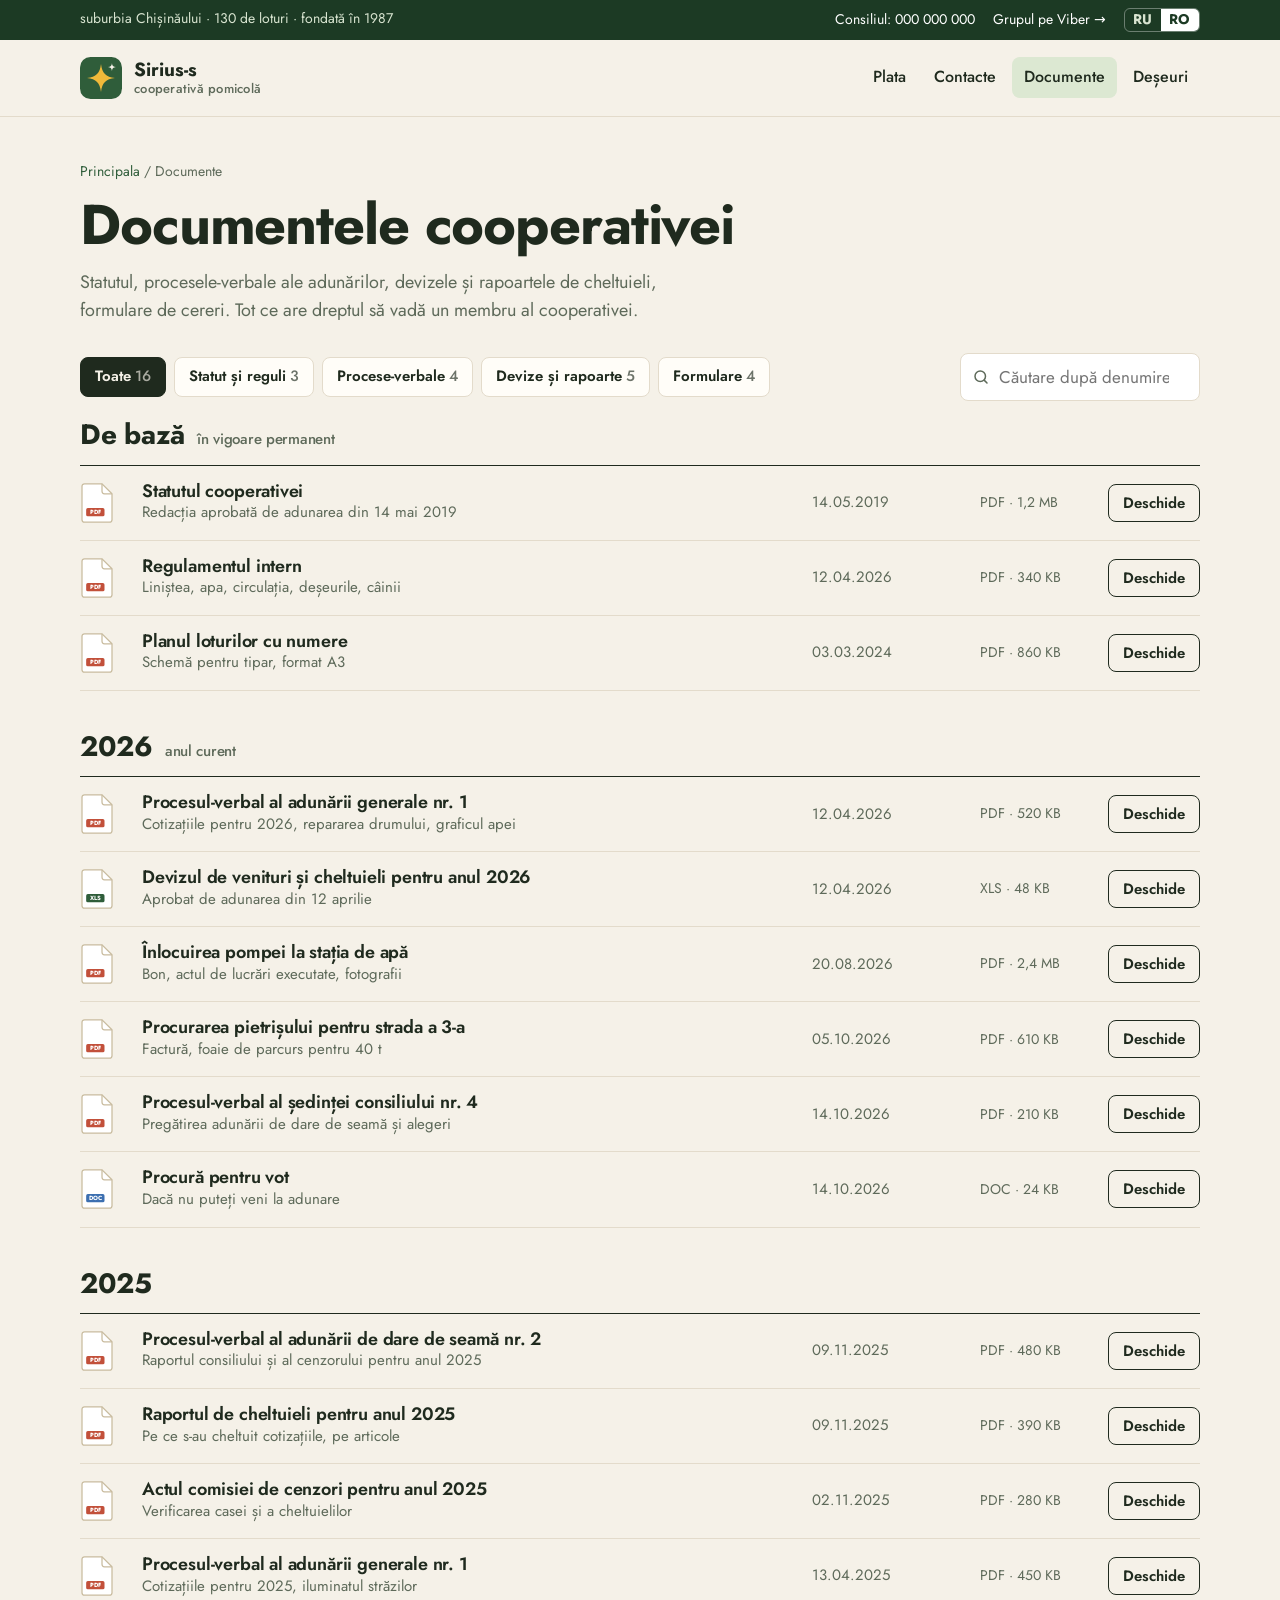
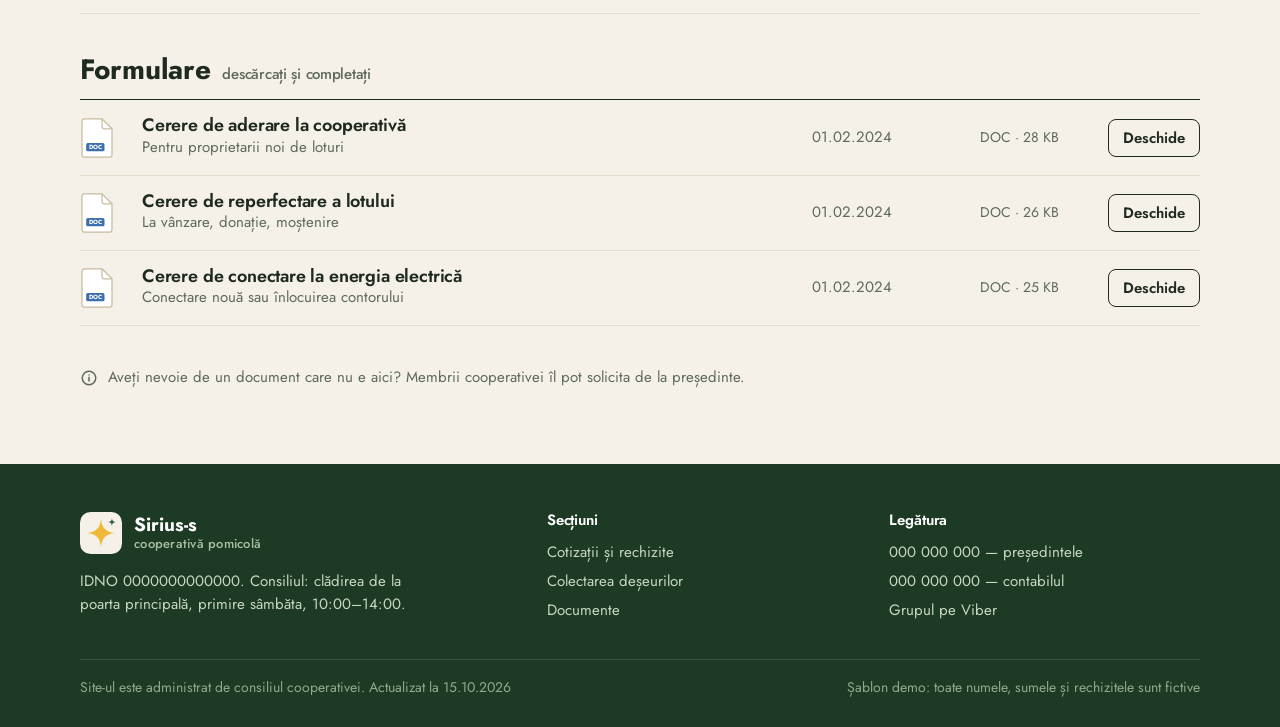
==== commit 80f6fa6d: "Add files via upload" ====
--- a/docs-ro.html
+++ b/docs-ro.html
@@ -19,7 +19,7 @@
 <link rel="icon" href="favicon.svg" type="image/svg+xml">
 <link rel="preload" href="fonts/Jost-Regular.woff2" as="font" type="font/woff2" crossorigin>
 <link rel="preload" href="fonts/Jost-Bold.woff2" as="font" type="font/woff2" crossorigin>
-<link rel="stylesheet" href="style.css?v=21">
+<link rel="stylesheet" href="style.css?v=23">
 </head>
 <body>
 
@@ -42,9 +42,9 @@
     </a>
     <nav class="nav" aria-label="Secțiuni">
       <a href="ro.html#pay">Plata</a>
-      <a href="ro.html#waste">Deșeuri</a>
       <a href="ro.html#contacts">Contacte</a>
       <a href="docs-ro.html" class="is-active">Documente</a>
+      <a href="ro.html#waste">Deșeuri</a>
     </nav>
     <button class="burger" type="button" aria-label="Meniu" aria-expanded="false"><svg viewBox="0 0 24 24" fill="none" stroke="currentColor" stroke-width="2" stroke-linecap="round"><path d="M4 7h16M4 12h16M4 17h16"/></svg></button>
   </div>
@@ -153,6 +153,8 @@
   </div>
 </footer>
 
-<script src="js/main.js?v=4"></script>
+<a class="totop" href="#top" aria-label="Sus"><svg viewBox="0 0 24 24" fill="none" stroke="currentColor" stroke-width="2.2" stroke-linecap="round" stroke-linejoin="round"><path d="M12 19V5M5 12l7-7 7 7"/></svg></a>
+
+<script src="js/main.js?v=5"></script>
 </body>
 </html>
--- a/style.css
+++ b/style.css
@@ -307,6 +307,14 @@
 .ftr__about{margin-top:16px;max-width:360px}
 .ftr__bottom{margin-top:36px;padding-top:18px;border-top:1px solid rgba(255,255,255,.12);display:flex;justify-content:space-between;gap:16px;flex-wrap:wrap;font-size:13.5px;color:#93A98B}
 
+/* ===== Кнопка «Наверх» ===== */
+.totop{position:fixed;right:20px;bottom:20px;z-index:30;width:52px;height:52px;border-radius:50%;display:grid;place-items:center;
+  background:var(--sun);color:var(--ink);box-shadow:0 6px 18px rgba(31,42,30,.3);opacity:0;visibility:hidden;transform:translateY(12px);
+  transition:opacity .25s,transform .25s,visibility .25s,background .2s}
+.totop svg{width:24px;height:24px}
+.totop:hover{background:#E5A91F}
+.totop.is-on{opacity:1;visibility:visible;transform:none}
+
 /* ===== Внутренние страницы ===== */
 .page-head{padding:44px 0 28px}
 .crumbs{font-size:14px;color:var(--muted);margin-bottom:12px}
@@ -356,8 +364,9 @@
   /* телефон и планшет: фото полосой сверху, тает в фон под заголовок */
   .hero{padding:0 0 92px}
   .hero__bg{position:relative;inset:auto;height:min(62vw,420px)}
-  .hero__mask{position:absolute;z-index:0;pointer-events:none;inset:0 0 auto;height:min(62vw,420px);background:
-    linear-gradient(to top,#F5F1E8,rgba(245,241,232,.55) 6%,rgba(245,241,232,0) 14%)}
+  .eyebrow {padding-top: 20px;}
+  /* .hero__mask{position:absolute;z-index:0;pointer-events:none;inset:0 0 auto;height:min(62vw,420px);background:
+    linear-gradient(to top,#F5F1E8,rgba(245,241,232,.55) 6%,rgba(245,241,232,0) 14%)} */
   .hero .wrap{margin-top:-12px}
   .hero__text{background:none;box-shadow:none;padding:0;border-radius:0}
   .board{min-height:0}
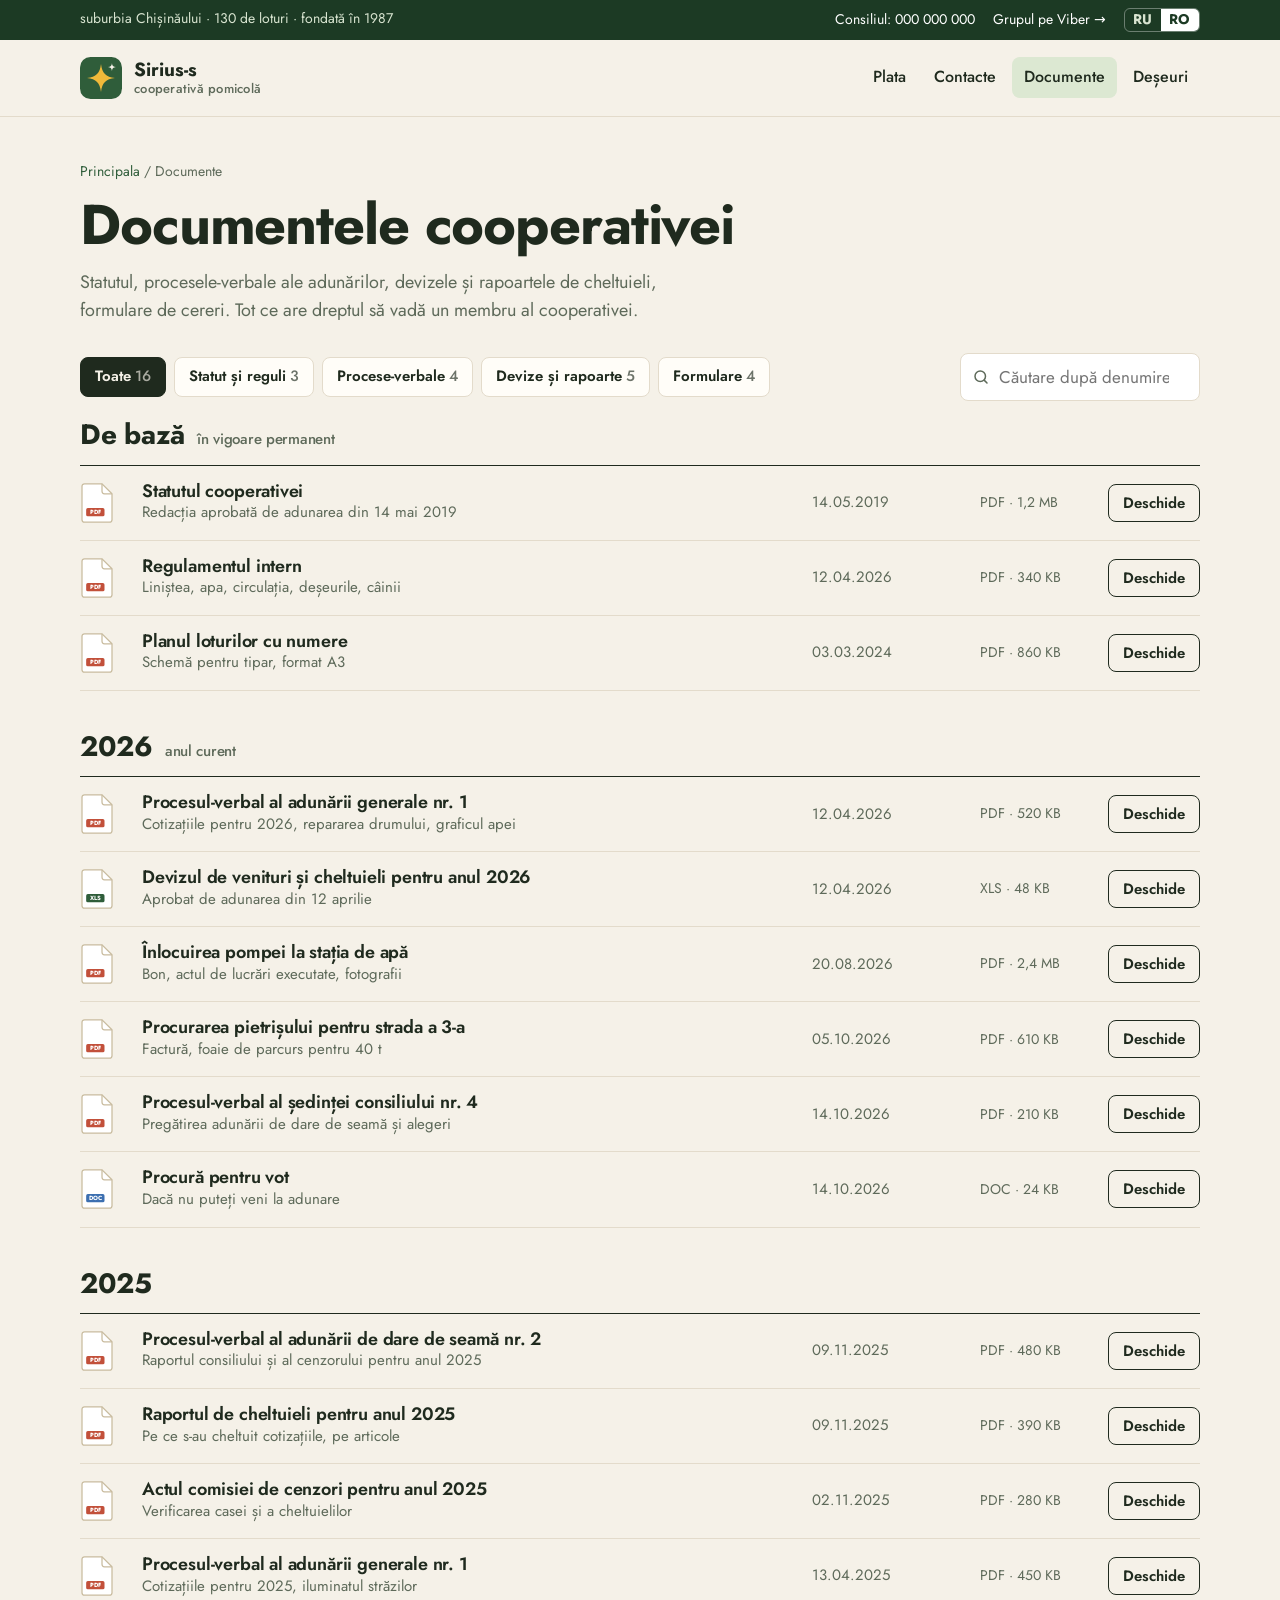
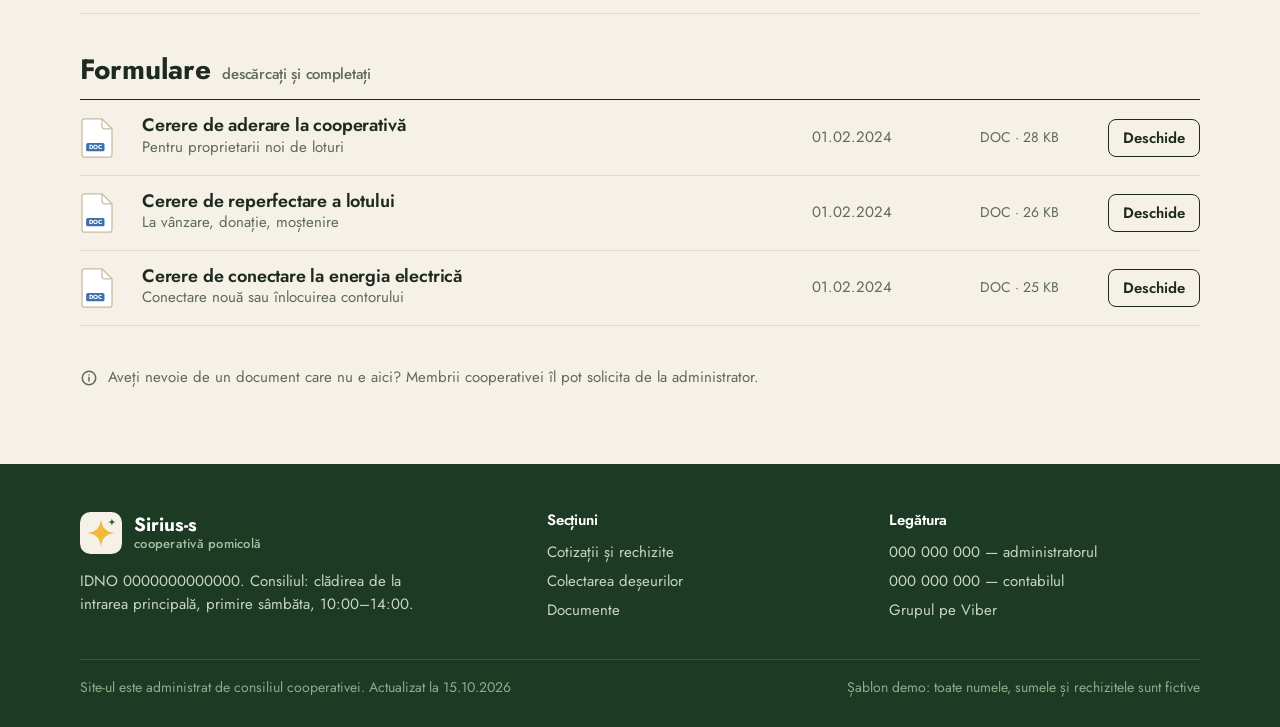
==== commit 61a60648: "Add files via upload" ====
--- a/docs-ro.html
+++ b/docs-ro.html
@@ -1,160 +1,160 @@
-<!doctype html>
-<html lang="ro">
-<head>
-<meta charset="utf-8">
-<meta name="viewport" content="width=device-width,initial-scale=1">
-<title>Documente — «Sirius-s»</title>
-<meta name="description" content="Statutul, procesele-verbale ale adunărilor, devize, rapoarte și formulare ale cooperativei «Sirius-s».">
-<meta property="og:type" content="website">
-<meta property="og:site_name" content="Sirius-S">
-<meta property="og:locale" content="ro_RO">
-<meta property="og:url" content="https://webonix-md.github.io/sirius-s/docs-ro.html">
-<meta property="og:title" content="Documentele cooperativei «Sirius-S»">
-<meta property="og:description" content="Statutul, procesele-verbale ale adunărilor, devize, rapoarte și formulare de cereri.">
-<meta property="og:image" content="https://webonix-md.github.io/sirius-s/img/og/og-square-ro.jpg">
-<meta property="og:image:width" content="1200">
-<meta property="og:image:height" content="1200">
-<link rel="alternate" hreflang="ru" href="docs.html">
-<link rel="alternate" hreflang="ro" href="docs-ro.html">
-<link rel="icon" href="favicon.svg" type="image/svg+xml">
-<link rel="preload" href="fonts/Jost-Regular.woff2" as="font" type="font/woff2" crossorigin>
-<link rel="preload" href="fonts/Jost-Bold.woff2" as="font" type="font/woff2" crossorigin>
-<link rel="stylesheet" href="style.css?v=23">
-</head>
-<body>
-
-<div class="topbar">
-  <div class="wrap">
-    <div class="topbar__left">suburbia Chișinăului · 130 de loturi · fondată în 1987</div>
-    <div class="topbar__right">
-      <a href="tel:+37300000000">Consiliul: 000 000 000</a>
-      <a href="viber://chat?number=%2B37300000000">Grupul pe Viber →</a>
-      <div class="langs" role="group" aria-label="Limba"><a href="docs.html" lang="ru" hreflang="ru">RU</a><a href="docs-ro.html" class="is-on" aria-current="page" lang="ro" hreflang="ro">RO</a></div>
-    </div>
-  </div>
-</div>
-
-<header class="hdr" id="top">
-  <div class="wrap">
-    <a class="logo" href="ro.html" aria-label="Pagina principală">
-      <svg class="logo__mark" viewBox="0 0 48 48" aria-hidden="true"><rect width="48" height="48" rx="12" fill="#2F5D3A"/><path d="M24 8c1.3 10.6 5.4 14.7 16 16-10.6 1.3-14.7 5.4-16 16-1.3-10.6-5.4-14.7-16-16 10.6-1.3 14.7-5.4 16-16Z" fill="#F0B93A"/><path d="M36.5 7c.4 3.1 1.4 4.1 4.5 4.5-3.1.4-4.1 1.4-4.5 4.5-.4-3.1-1.4-4.1-4.5-4.5 3.1-.4 4.1-1.4 4.5-4.5Z" fill="#F5F1E8"/></svg>
-      <span class="logo__name">Sirius-s<small>cooperativă pomicolă</small></span>
-    </a>
-    <nav class="nav" aria-label="Secțiuni">
-      <a href="ro.html#pay">Plata</a>
-      <a href="ro.html#contacts">Contacte</a>
-      <a href="docs-ro.html" class="is-active">Documente</a>
-      <a href="ro.html#waste">Deșeuri</a>
-    </nav>
-    <button class="burger" type="button" aria-label="Meniu" aria-expanded="false"><svg viewBox="0 0 24 24" fill="none" stroke="currentColor" stroke-width="2" stroke-linecap="round"><path d="M4 7h16M4 12h16M4 17h16"/></svg></button>
-  </div>
-</header>
-
-<main>
-<section class="page-head">
-  <div class="wrap">
-    <div class="crumbs"><a href="ro.html">Principala</a> / Documente</div>
-    <h1>Documentele cooperativei</h1>
-    <p>Statutul, procesele-verbale ale adunărilor, devizele și rapoartele de cheltuieli, formulare de cereri. Tot ce are dreptul să vadă un membru al cooperativei.</p>
-  </div>
-</section>
-
-<section style="padding-bottom:76px">
-  <div class="wrap">
-    <div class="toolbar">
-      <div class="chips" role="group" aria-label="Tipul documentului">
-        <button class="chip is-on" type="button" data-t="all">Toate</button>
-        <button class="chip" type="button" data-t="base">Statut și reguli</button>
-        <button class="chip" type="button" data-t="prot">Procese-verbale</button>
-        <button class="chip" type="button" data-t="money">Devize și rapoarte</button>
-        <button class="chip" type="button" data-t="form">Formulare</button>
-      </div>
-      <label class="search"><svg viewBox="0 0 24 24" fill="none" stroke="currentColor" stroke-width="2" stroke-linecap="round"><circle cx="11" cy="11" r="7"/><path d="m20 20-3.5-3.5"/></svg><span class="sr">Căutare</span><input id="doc-search" type="search" placeholder="Căutare după denumire"></label>
-    </div>
-
-    <div class="year">
-      <h2>De bază <span>în vigoare permanent</span></h2>
-      <div class="dlist">
-        <div class="drow" data-t="base"><svg class="fi" viewBox="0 0 40 48" fill="none" aria-hidden="true"><path d="M2 4a3 3 0 0 1 3-3h21l12 12v31a3 3 0 0 1-3 3H5a3 3 0 0 1-3-3V4Z" fill="#fff" stroke="#C9BC9F" stroke-width="1.5"/><path d="M26 1v9a3 3 0 0 0 3 3h9" stroke="#C9BC9F" stroke-width="1.5"/><rect x="7" y="30" width="22" height="10" rx="2" fill="#C2503A"/><text x="18" y="37.5" font-size="7" font-weight="700" fill="#fff" text-anchor="middle" font-family="Jost,sans-serif">PDF</text></svg><div><h3>Statutul cooperativei</h3><p>Redacția aprobată de adunarea din 14 mai 2019</p></div><span class="drow__date">14.05.2019</span><span class="drow__size">PDF · 1,2 MB</span><a class="btn btn--line btn--sm" href="#" onclick="return false">Deschide</a></div>
-        <div class="drow" data-t="base"><svg class="fi" viewBox="0 0 40 48" fill="none" aria-hidden="true"><path d="M2 4a3 3 0 0 1 3-3h21l12 12v31a3 3 0 0 1-3 3H5a3 3 0 0 1-3-3V4Z" fill="#fff" stroke="#C9BC9F" stroke-width="1.5"/><path d="M26 1v9a3 3 0 0 0 3 3h9" stroke="#C9BC9F" stroke-width="1.5"/><rect x="7" y="30" width="22" height="10" rx="2" fill="#C2503A"/><text x="18" y="37.5" font-size="7" font-weight="700" fill="#fff" text-anchor="middle" font-family="Jost,sans-serif">PDF</text></svg><div><h3>Regulamentul intern</h3><p>Liniștea, apa, circulația, deșeurile, câinii</p></div><span class="drow__date">12.04.2026</span><span class="drow__size">PDF · 340 KB</span><a class="btn btn--line btn--sm" href="#" onclick="return false">Deschide</a></div>
-        <div class="drow" data-t="base"><svg class="fi" viewBox="0 0 40 48" fill="none" aria-hidden="true"><path d="M2 4a3 3 0 0 1 3-3h21l12 12v31a3 3 0 0 1-3 3H5a3 3 0 0 1-3-3V4Z" fill="#fff" stroke="#C9BC9F" stroke-width="1.5"/><path d="M26 1v9a3 3 0 0 0 3 3h9" stroke="#C9BC9F" stroke-width="1.5"/><rect x="7" y="30" width="22" height="10" rx="2" fill="#C2503A"/><text x="18" y="37.5" font-size="7" font-weight="700" fill="#fff" text-anchor="middle" font-family="Jost,sans-serif">PDF</text></svg><div><h3>Planul loturilor cu numere</h3><p>Schemă pentru tipar, format A3</p></div><span class="drow__date">03.03.2024</span><span class="drow__size">PDF · 860 KB</span><a class="btn btn--line btn--sm" href="#" onclick="return false">Deschide</a></div>
-      </div>
-    </div>
-
-    <div class="year">
-      <h2>2026 <span>anul curent</span></h2>
-      <div class="dlist">
-        <div class="drow" data-t="prot"><svg class="fi" viewBox="0 0 40 48" fill="none" aria-hidden="true"><path d="M2 4a3 3 0 0 1 3-3h21l12 12v31a3 3 0 0 1-3 3H5a3 3 0 0 1-3-3V4Z" fill="#fff" stroke="#C9BC9F" stroke-width="1.5"/><path d="M26 1v9a3 3 0 0 0 3 3h9" stroke="#C9BC9F" stroke-width="1.5"/><rect x="7" y="30" width="22" height="10" rx="2" fill="#C2503A"/><text x="18" y="37.5" font-size="7" font-weight="700" fill="#fff" text-anchor="middle" font-family="Jost,sans-serif">PDF</text></svg><div><h3>Procesul-verbal al adunării generale nr. 1</h3><p>Cotizațiile pentru 2026, repararea drumului, graficul apei</p></div><span class="drow__date">12.04.2026</span><span class="drow__size">PDF · 520 KB</span><a class="btn btn--line btn--sm" href="#" onclick="return false">Deschide</a></div>
-        <div class="drow" data-t="money"><svg class="fi" viewBox="0 0 40 48" fill="none" aria-hidden="true"><path d="M2 4a3 3 0 0 1 3-3h21l12 12v31a3 3 0 0 1-3 3H5a3 3 0 0 1-3-3V4Z" fill="#fff" stroke="#C9BC9F" stroke-width="1.5"/><path d="M26 1v9a3 3 0 0 0 3 3h9" stroke="#C9BC9F" stroke-width="1.5"/><rect x="7" y="30" width="22" height="10" rx="2" fill="#2F5D3A"/><text x="18" y="37.5" font-size="7" font-weight="700" fill="#fff" text-anchor="middle" font-family="Jost,sans-serif">XLS</text></svg><div><h3>Devizul de venituri și cheltuieli pentru anul 2026</h3><p>Aprobat de adunarea din 12 aprilie</p></div><span class="drow__date">12.04.2026</span><span class="drow__size">XLS · 48 KB</span><a class="btn btn--line btn--sm" href="#" onclick="return false">Deschide</a></div>
-        <div class="drow" data-t="money"><svg class="fi" viewBox="0 0 40 48" fill="none" aria-hidden="true"><path d="M2 4a3 3 0 0 1 3-3h21l12 12v31a3 3 0 0 1-3 3H5a3 3 0 0 1-3-3V4Z" fill="#fff" stroke="#C9BC9F" stroke-width="1.5"/><path d="M26 1v9a3 3 0 0 0 3 3h9" stroke="#C9BC9F" stroke-width="1.5"/><rect x="7" y="30" width="22" height="10" rx="2" fill="#C2503A"/><text x="18" y="37.5" font-size="7" font-weight="700" fill="#fff" text-anchor="middle" font-family="Jost,sans-serif">PDF</text></svg><div><h3>Înlocuirea pompei la stația de apă</h3><p>Bon, actul de lucrări executate, fotografii</p></div><span class="drow__date">20.08.2026</span><span class="drow__size">PDF · 2,4 MB</span><a class="btn btn--line btn--sm" href="#" onclick="return false">Deschide</a></div>
-        <div class="drow" data-t="money"><svg class="fi" viewBox="0 0 40 48" fill="none" aria-hidden="true"><path d="M2 4a3 3 0 0 1 3-3h21l12 12v31a3 3 0 0 1-3 3H5a3 3 0 0 1-3-3V4Z" fill="#fff" stroke="#C9BC9F" stroke-width="1.5"/><path d="M26 1v9a3 3 0 0 0 3 3h9" stroke="#C9BC9F" stroke-width="1.5"/><rect x="7" y="30" width="22" height="10" rx="2" fill="#C2503A"/><text x="18" y="37.5" font-size="7" font-weight="700" fill="#fff" text-anchor="middle" font-family="Jost,sans-serif">PDF</text></svg><div><h3>Procurarea pietrișului pentru strada a 3-a</h3><p>Factură, foaie de parcurs pentru 40 t</p></div><span class="drow__date">05.10.2026</span><span class="drow__size">PDF · 610 KB</span><a class="btn btn--line btn--sm" href="#" onclick="return false">Deschide</a></div>
-        <div class="drow" data-t="prot"><svg class="fi" viewBox="0 0 40 48" fill="none" aria-hidden="true"><path d="M2 4a3 3 0 0 1 3-3h21l12 12v31a3 3 0 0 1-3 3H5a3 3 0 0 1-3-3V4Z" fill="#fff" stroke="#C9BC9F" stroke-width="1.5"/><path d="M26 1v9a3 3 0 0 0 3 3h9" stroke="#C9BC9F" stroke-width="1.5"/><rect x="7" y="30" width="22" height="10" rx="2" fill="#C2503A"/><text x="18" y="37.5" font-size="7" font-weight="700" fill="#fff" text-anchor="middle" font-family="Jost,sans-serif">PDF</text></svg><div><h3>Procesul-verbal al ședinței consiliului nr. 4</h3><p>Pregătirea adunării de dare de seamă și alegeri</p></div><span class="drow__date">14.10.2026</span><span class="drow__size">PDF · 210 KB</span><a class="btn btn--line btn--sm" href="#" onclick="return false">Deschide</a></div>
-        <div class="drow" data-t="form"><svg class="fi" viewBox="0 0 40 48" fill="none" aria-hidden="true"><path d="M2 4a3 3 0 0 1 3-3h21l12 12v31a3 3 0 0 1-3 3H5a3 3 0 0 1-3-3V4Z" fill="#fff" stroke="#C9BC9F" stroke-width="1.5"/><path d="M26 1v9a3 3 0 0 0 3 3h9" stroke="#C9BC9F" stroke-width="1.5"/><rect x="7" y="30" width="22" height="10" rx="2" fill="#3C6FB0"/><text x="18" y="37.5" font-size="7" font-weight="700" fill="#fff" text-anchor="middle" font-family="Jost,sans-serif">DOC</text></svg><div><h3>Procură pentru vot</h3><p>Dacă nu puteți veni la adunare</p></div><span class="drow__date">14.10.2026</span><span class="drow__size">DOC · 24 KB</span><a class="btn btn--line btn--sm" href="#" onclick="return false">Deschide</a></div>
-      </div>
-    </div>
-
-    <div class="year">
-      <h2>2025</h2>
-      <div class="dlist">
-        <div class="drow" data-t="prot"><svg class="fi" viewBox="0 0 40 48" fill="none" aria-hidden="true"><path d="M2 4a3 3 0 0 1 3-3h21l12 12v31a3 3 0 0 1-3 3H5a3 3 0 0 1-3-3V4Z" fill="#fff" stroke="#C9BC9F" stroke-width="1.5"/><path d="M26 1v9a3 3 0 0 0 3 3h9" stroke="#C9BC9F" stroke-width="1.5"/><rect x="7" y="30" width="22" height="10" rx="2" fill="#C2503A"/><text x="18" y="37.5" font-size="7" font-weight="700" fill="#fff" text-anchor="middle" font-family="Jost,sans-serif">PDF</text></svg><div><h3>Procesul-verbal al adunării de dare de seamă nr. 2</h3><p>Raportul consiliului și al cenzorului pentru anul 2025</p></div><span class="drow__date">09.11.2025</span><span class="drow__size">PDF · 480 KB</span><a class="btn btn--line btn--sm" href="#" onclick="return false">Deschide</a></div>
-        <div class="drow" data-t="money"><svg class="fi" viewBox="0 0 40 48" fill="none" aria-hidden="true"><path d="M2 4a3 3 0 0 1 3-3h21l12 12v31a3 3 0 0 1-3 3H5a3 3 0 0 1-3-3V4Z" fill="#fff" stroke="#C9BC9F" stroke-width="1.5"/><path d="M26 1v9a3 3 0 0 0 3 3h9" stroke="#C9BC9F" stroke-width="1.5"/><rect x="7" y="30" width="22" height="10" rx="2" fill="#C2503A"/><text x="18" y="37.5" font-size="7" font-weight="700" fill="#fff" text-anchor="middle" font-family="Jost,sans-serif">PDF</text></svg><div><h3>Raportul de cheltuieli pentru anul 2025</h3><p>Pe ce s-au cheltuit cotizațiile, pe articole</p></div><span class="drow__date">09.11.2025</span><span class="drow__size">PDF · 390 KB</span><a class="btn btn--line btn--sm" href="#" onclick="return false">Deschide</a></div>
-        <div class="drow" data-t="money"><svg class="fi" viewBox="0 0 40 48" fill="none" aria-hidden="true"><path d="M2 4a3 3 0 0 1 3-3h21l12 12v31a3 3 0 0 1-3 3H5a3 3 0 0 1-3-3V4Z" fill="#fff" stroke="#C9BC9F" stroke-width="1.5"/><path d="M26 1v9a3 3 0 0 0 3 3h9" stroke="#C9BC9F" stroke-width="1.5"/><rect x="7" y="30" width="22" height="10" rx="2" fill="#C2503A"/><text x="18" y="37.5" font-size="7" font-weight="700" fill="#fff" text-anchor="middle" font-family="Jost,sans-serif">PDF</text></svg><div><h3>Actul comisiei de cenzori pentru anul 2025</h3><p>Verificarea casei și a cheltuielilor</p></div><span class="drow__date">02.11.2025</span><span class="drow__size">PDF · 280 KB</span><a class="btn btn--line btn--sm" href="#" onclick="return false">Deschide</a></div>
-        <div class="drow" data-t="prot"><svg class="fi" viewBox="0 0 40 48" fill="none" aria-hidden="true"><path d="M2 4a3 3 0 0 1 3-3h21l12 12v31a3 3 0 0 1-3 3H5a3 3 0 0 1-3-3V4Z" fill="#fff" stroke="#C9BC9F" stroke-width="1.5"/><path d="M26 1v9a3 3 0 0 0 3 3h9" stroke="#C9BC9F" stroke-width="1.5"/><rect x="7" y="30" width="22" height="10" rx="2" fill="#C2503A"/><text x="18" y="37.5" font-size="7" font-weight="700" fill="#fff" text-anchor="middle" font-family="Jost,sans-serif">PDF</text></svg><div><h3>Procesul-verbal al adunării generale nr. 1</h3><p>Cotizațiile pentru 2025, iluminatul străzilor</p></div><span class="drow__date">13.04.2025</span><span class="drow__size">PDF · 450 KB</span><a class="btn btn--line btn--sm" href="#" onclick="return false">Deschide</a></div>
-      </div>
-    </div>
-
-    <div class="year">
-      <h2>Formulare <span>descărcați și completați</span></h2>
-      <div class="dlist">
-        <div class="drow" data-t="form"><svg class="fi" viewBox="0 0 40 48" fill="none" aria-hidden="true"><path d="M2 4a3 3 0 0 1 3-3h21l12 12v31a3 3 0 0 1-3 3H5a3 3 0 0 1-3-3V4Z" fill="#fff" stroke="#C9BC9F" stroke-width="1.5"/><path d="M26 1v9a3 3 0 0 0 3 3h9" stroke="#C9BC9F" stroke-width="1.5"/><rect x="7" y="30" width="22" height="10" rx="2" fill="#3C6FB0"/><text x="18" y="37.5" font-size="7" font-weight="700" fill="#fff" text-anchor="middle" font-family="Jost,sans-serif">DOC</text></svg><div><h3>Cerere de aderare la cooperativă</h3><p>Pentru proprietarii noi de loturi</p></div><span class="drow__date">01.02.2024</span><span class="drow__size">DOC · 28 KB</span><a class="btn btn--line btn--sm" href="#" onclick="return false">Deschide</a></div>
-        <div class="drow" data-t="form"><svg class="fi" viewBox="0 0 40 48" fill="none" aria-hidden="true"><path d="M2 4a3 3 0 0 1 3-3h21l12 12v31a3 3 0 0 1-3 3H5a3 3 0 0 1-3-3V4Z" fill="#fff" stroke="#C9BC9F" stroke-width="1.5"/><path d="M26 1v9a3 3 0 0 0 3 3h9" stroke="#C9BC9F" stroke-width="1.5"/><rect x="7" y="30" width="22" height="10" rx="2" fill="#3C6FB0"/><text x="18" y="37.5" font-size="7" font-weight="700" fill="#fff" text-anchor="middle" font-family="Jost,sans-serif">DOC</text></svg><div><h3>Cerere de reperfectare a lotului</h3><p>La vânzare, donație, moștenire</p></div><span class="drow__date">01.02.2024</span><span class="drow__size">DOC · 26 KB</span><a class="btn btn--line btn--sm" href="#" onclick="return false">Deschide</a></div>
-        <div class="drow" data-t="form"><svg class="fi" viewBox="0 0 40 48" fill="none" aria-hidden="true"><path d="M2 4a3 3 0 0 1 3-3h21l12 12v31a3 3 0 0 1-3 3H5a3 3 0 0 1-3-3V4Z" fill="#fff" stroke="#C9BC9F" stroke-width="1.5"/><path d="M26 1v9a3 3 0 0 0 3 3h9" stroke="#C9BC9F" stroke-width="1.5"/><rect x="7" y="30" width="22" height="10" rx="2" fill="#3C6FB0"/><text x="18" y="37.5" font-size="7" font-weight="700" fill="#fff" text-anchor="middle" font-family="Jost,sans-serif">DOC</text></svg><div><h3>Cerere de conectare la energia electrică</h3><p>Conectare nouă sau înlocuirea contorului</p></div><span class="drow__date">01.02.2024</span><span class="drow__size">DOC · 25 KB</span><a class="btn btn--line btn--sm" href="#" onclick="return false">Deschide</a></div>
-      </div>
-    </div>
-
-    <div class="tbl-empty" id="doc-empty" hidden>Nu s-a găsit nimic. Încercați alt cuvânt.</div>
-    <p class="note-line"><svg viewBox="0 0 24 24" fill="none" stroke="currentColor" stroke-width="2" stroke-linecap="round"><circle cx="12" cy="12" r="9"/><path d="M12 11v5M12 8h.01"/></svg>Aveți nevoie de un document care nu e aici? Membrii cooperativei îl pot solicita de la președinte.</p>
-  </div>
-</section>
-</main>
-
-
-<footer class="ftr">
-  <div class="wrap">
-    <div class="ftr__grid">
-      <div>
-        <a class="logo" href="ro.html">
-          <svg class="logo__mark" viewBox="0 0 48 48" aria-hidden="true"><rect width="48" height="48" rx="12" fill="#F5F1E8"/><path d="M24 8c1.3 10.6 5.4 14.7 16 16-10.6 1.3-14.7 5.4-16 16-1.3-10.6-5.4-14.7-16-16 10.6-1.3 14.7-5.4 16-16Z" fill="#F0B93A"/><path d="M36.5 7c.4 3.1 1.4 4.1 4.5 4.5-3.1.4-4.1 1.4-4.5 4.5-.4-3.1-1.4-4.1-4.5-4.5 3.1-.4 4.1-1.4 4.5-4.5Z" fill="#2F5D3A"/></svg>
-          <span class="logo__name">Sirius-s<small>cooperativă pomicolă</small></span>
-        </a>
-        <p class="ftr__about">IDNO 0000000000000. Consiliul: clădirea de la poarta principală, primire sâmbăta, 10:00–14:00.</p>
-      </div>
-      <div>
-        <h4>Secțiuni</h4>
-        <ul>
-          <li><a href="ro.html#pay">Cotizații și rechizite</a></li>
-          <li><a href="ro.html#waste">Colectarea deșeurilor</a></li>
-          <li><a href="docs-ro.html">Documente</a></li>
-        </ul>
-      </div>
-      <div>
-        <h4>Legătura</h4>
-        <ul>
-          <li><a href="tel:+37300000000">000 000 000 — președintele</a></li>
-          <li><a href="tel:+37300000000">000 000 000 — contabilul</a></li>
-          <li><a href="viber://chat?number=%2B37300000000">Grupul pe Viber</a></li>
-        </ul>
-      </div>
-    </div>
-    <div class="ftr__bottom">
-      <span>Site-ul este administrat de consiliul cooperativei. Actualizat la 15.10.2026</span>
-      <span>Șablon demo: toate numele, sumele și rechizitele sunt fictive</span>
-    </div>
-  </div>
-</footer>
-
-<a class="totop" href="#top" aria-label="Sus"><svg viewBox="0 0 24 24" fill="none" stroke="currentColor" stroke-width="2.2" stroke-linecap="round" stroke-linejoin="round"><path d="M12 19V5M5 12l7-7 7 7"/></svg></a>
-
-<script src="js/main.js?v=5"></script>
-</body>
-</html>
+<!doctype html>
+<html lang="ro">
+<head>
+<meta charset="utf-8">
+<meta name="viewport" content="width=device-width,initial-scale=1">
+<title>Documente — «Sirius-s»</title>
+<meta name="description" content="Statutul, procesele-verbale ale adunărilor, devize, rapoarte și formulare ale cooperativei «Sirius-s».">
+<meta property="og:type" content="website">
+<meta property="og:site_name" content="Sirius-S">
+<meta property="og:locale" content="ro_RO">
+<meta property="og:url" content="https://webonix-md.github.io/sirius-s/docs-ro.html">
+<meta property="og:title" content="Documentele cooperativei «Sirius-S»">
+<meta property="og:description" content="Statutul, procesele-verbale ale adunărilor, devize, rapoarte și formulare de cereri.">
+<meta property="og:image" content="https://webonix-md.github.io/sirius-s/img/og/og-square-ro.jpg">
+<meta property="og:image:width" content="1200">
+<meta property="og:image:height" content="1200">
+<link rel="alternate" hreflang="ru" href="docs.html">
+<link rel="alternate" hreflang="ro" href="docs-ro.html">
+<link rel="icon" href="favicon.svg" type="image/svg+xml">
+<link rel="preload" href="fonts/Jost-Regular.woff2" as="font" type="font/woff2" crossorigin>
+<link rel="preload" href="fonts/Jost-Bold.woff2" as="font" type="font/woff2" crossorigin>
+<link rel="stylesheet" href="style.css?v=29">
+</head>
+<body>
+
+<div class="topbar">
+  <div class="wrap">
+    <div class="topbar__left">suburbia Chișinăului · 130 de loturi · fondată în 1987</div>
+    <div class="topbar__right">
+      <a href="tel:+37300000000">Consiliul: 000 000 000</a>
+      <a href="viber://chat?number=%2B37300000000">Grupul pe Viber →</a>
+      <div class="langs" role="group" aria-label="Limba"><a href="docs.html" lang="ru" hreflang="ru">RU</a><a href="docs-ro.html" class="is-on" aria-current="page" lang="ro" hreflang="ro">RO</a></div>
+    </div>
+  </div>
+</div>
+
+<header class="hdr" id="top">
+  <div class="wrap">
+    <a class="logo" href="ro.html" aria-label="Pagina principală">
+      <svg class="logo__mark" viewBox="0 0 48 48" aria-hidden="true"><rect width="48" height="48" rx="12" fill="#2F5D3A"/><path d="M24 8c1.3 10.6 5.4 14.7 16 16-10.6 1.3-14.7 5.4-16 16-1.3-10.6-5.4-14.7-16-16 10.6-1.3 14.7-5.4 16-16Z" fill="#F0B93A"/><path d="M36.5 7c.4 3.1 1.4 4.1 4.5 4.5-3.1.4-4.1 1.4-4.5 4.5-.4-3.1-1.4-4.1-4.5-4.5 3.1-.4 4.1-1.4 4.5-4.5Z" fill="#F5F1E8"/></svg>
+      <span class="logo__name">Sirius-s<small>cooperativă pomicolă</small></span>
+    </a>
+    <nav class="nav" aria-label="Secțiuni">
+      <a href="ro.html#pay">Plata</a>
+      <a href="ro.html#contacts">Contacte</a>
+      <a href="docs-ro.html" class="is-active">Documente</a>
+      <a href="ro.html#waste">Deșeuri</a>
+    </nav>
+    <button class="burger" type="button" aria-label="Meniu" aria-expanded="false"><svg viewBox="0 0 24 24" fill="none" stroke="currentColor" stroke-width="2" stroke-linecap="round"><path d="M4 7h16M4 12h16M4 17h16"/></svg></button>
+  </div>
+</header>
+
+<main>
+<section class="page-head">
+  <div class="wrap">
+    <div class="crumbs"><a href="ro.html">Principala</a> / Documente</div>
+    <h1>Documentele cooperativei</h1>
+    <p>Statutul, procesele-verbale ale adunărilor, devizele și rapoartele de cheltuieli, formulare de cereri. Tot ce are dreptul să vadă un membru al cooperativei.</p>
+  </div>
+</section>
+
+<section style="padding-bottom:76px">
+  <div class="wrap">
+    <div class="toolbar">
+      <div class="chips" role="group" aria-label="Tipul documentului">
+        <button class="chip is-on" type="button" data-t="all">Toate</button>
+        <button class="chip" type="button" data-t="base">Statut și reguli</button>
+        <button class="chip" type="button" data-t="prot">Procese-verbale</button>
+        <button class="chip" type="button" data-t="money">Devize și rapoarte</button>
+        <button class="chip" type="button" data-t="form">Formulare</button>
+      </div>
+      <label class="search"><svg viewBox="0 0 24 24" fill="none" stroke="currentColor" stroke-width="2" stroke-linecap="round"><circle cx="11" cy="11" r="7"/><path d="m20 20-3.5-3.5"/></svg><span class="sr">Căutare</span><input id="doc-search" type="search" placeholder="Căutare după denumire"></label>
+    </div>
+
+    <div class="year">
+      <h2>De bază <span>în vigoare permanent</span></h2>
+      <div class="dlist">
+        <div class="drow" data-t="base"><svg class="fi" viewBox="0 0 40 48" fill="none" aria-hidden="true"><path d="M2 4a3 3 0 0 1 3-3h21l12 12v31a3 3 0 0 1-3 3H5a3 3 0 0 1-3-3V4Z" fill="#fff" stroke="#C9BC9F" stroke-width="1.5"/><path d="M26 1v9a3 3 0 0 0 3 3h9" stroke="#C9BC9F" stroke-width="1.5"/><rect x="7" y="30" width="22" height="10" rx="2" fill="#C2503A"/><text x="18" y="37.5" font-size="7" font-weight="700" fill="#fff" text-anchor="middle" font-family="Jost,sans-serif">PDF</text></svg><div><h3>Statutul cooperativei</h3><p>Redacția aprobată de adunarea din 14 mai 2019</p></div><span class="drow__date">14.05.2019</span><span class="drow__size">PDF · 1,2 MB</span><a class="btn btn--line btn--sm" href="#" onclick="return false">Deschide</a></div>
+        <div class="drow" data-t="base"><svg class="fi" viewBox="0 0 40 48" fill="none" aria-hidden="true"><path d="M2 4a3 3 0 0 1 3-3h21l12 12v31a3 3 0 0 1-3 3H5a3 3 0 0 1-3-3V4Z" fill="#fff" stroke="#C9BC9F" stroke-width="1.5"/><path d="M26 1v9a3 3 0 0 0 3 3h9" stroke="#C9BC9F" stroke-width="1.5"/><rect x="7" y="30" width="22" height="10" rx="2" fill="#C2503A"/><text x="18" y="37.5" font-size="7" font-weight="700" fill="#fff" text-anchor="middle" font-family="Jost,sans-serif">PDF</text></svg><div><h3>Regulamentul intern</h3><p>Liniștea, apa, circulația, deșeurile, câinii</p></div><span class="drow__date">12.04.2026</span><span class="drow__size">PDF · 340 KB</span><a class="btn btn--line btn--sm" href="#" onclick="return false">Deschide</a></div>
+        <div class="drow" data-t="base"><svg class="fi" viewBox="0 0 40 48" fill="none" aria-hidden="true"><path d="M2 4a3 3 0 0 1 3-3h21l12 12v31a3 3 0 0 1-3 3H5a3 3 0 0 1-3-3V4Z" fill="#fff" stroke="#C9BC9F" stroke-width="1.5"/><path d="M26 1v9a3 3 0 0 0 3 3h9" stroke="#C9BC9F" stroke-width="1.5"/><rect x="7" y="30" width="22" height="10" rx="2" fill="#C2503A"/><text x="18" y="37.5" font-size="7" font-weight="700" fill="#fff" text-anchor="middle" font-family="Jost,sans-serif">PDF</text></svg><div><h3>Planul loturilor cu numere</h3><p>Schemă pentru tipar, format A3</p></div><span class="drow__date">03.03.2024</span><span class="drow__size">PDF · 860 KB</span><a class="btn btn--line btn--sm" href="#" onclick="return false">Deschide</a></div>
+      </div>
+    </div>
+
+    <div class="year">
+      <h2>2026 <span>anul curent</span></h2>
+      <div class="dlist">
+        <div class="drow" data-t="prot"><svg class="fi" viewBox="0 0 40 48" fill="none" aria-hidden="true"><path d="M2 4a3 3 0 0 1 3-3h21l12 12v31a3 3 0 0 1-3 3H5a3 3 0 0 1-3-3V4Z" fill="#fff" stroke="#C9BC9F" stroke-width="1.5"/><path d="M26 1v9a3 3 0 0 0 3 3h9" stroke="#C9BC9F" stroke-width="1.5"/><rect x="7" y="30" width="22" height="10" rx="2" fill="#C2503A"/><text x="18" y="37.5" font-size="7" font-weight="700" fill="#fff" text-anchor="middle" font-family="Jost,sans-serif">PDF</text></svg><div><h3>Procesul-verbal al adunării generale nr. 1</h3><p>Cotizațiile pentru 2026, repararea drumului, graficul apei</p></div><span class="drow__date">12.04.2026</span><span class="drow__size">PDF · 520 KB</span><a class="btn btn--line btn--sm" href="#" onclick="return false">Deschide</a></div>
+        <div class="drow" data-t="money"><svg class="fi" viewBox="0 0 40 48" fill="none" aria-hidden="true"><path d="M2 4a3 3 0 0 1 3-3h21l12 12v31a3 3 0 0 1-3 3H5a3 3 0 0 1-3-3V4Z" fill="#fff" stroke="#C9BC9F" stroke-width="1.5"/><path d="M26 1v9a3 3 0 0 0 3 3h9" stroke="#C9BC9F" stroke-width="1.5"/><rect x="7" y="30" width="22" height="10" rx="2" fill="#2F5D3A"/><text x="18" y="37.5" font-size="7" font-weight="700" fill="#fff" text-anchor="middle" font-family="Jost,sans-serif">XLS</text></svg><div><h3>Devizul de venituri și cheltuieli pentru anul 2026</h3><p>Aprobat de adunarea din 12 aprilie</p></div><span class="drow__date">12.04.2026</span><span class="drow__size">XLS · 48 KB</span><a class="btn btn--line btn--sm" href="#" onclick="return false">Deschide</a></div>
+        <div class="drow" data-t="money"><svg class="fi" viewBox="0 0 40 48" fill="none" aria-hidden="true"><path d="M2 4a3 3 0 0 1 3-3h21l12 12v31a3 3 0 0 1-3 3H5a3 3 0 0 1-3-3V4Z" fill="#fff" stroke="#C9BC9F" stroke-width="1.5"/><path d="M26 1v9a3 3 0 0 0 3 3h9" stroke="#C9BC9F" stroke-width="1.5"/><rect x="7" y="30" width="22" height="10" rx="2" fill="#C2503A"/><text x="18" y="37.5" font-size="7" font-weight="700" fill="#fff" text-anchor="middle" font-family="Jost,sans-serif">PDF</text></svg><div><h3>Înlocuirea pompei la stația de apă</h3><p>Bon, actul de lucrări executate, fotografii</p></div><span class="drow__date">20.08.2026</span><span class="drow__size">PDF · 2,4 MB</span><a class="btn btn--line btn--sm" href="#" onclick="return false">Deschide</a></div>
+        <div class="drow" data-t="money"><svg class="fi" viewBox="0 0 40 48" fill="none" aria-hidden="true"><path d="M2 4a3 3 0 0 1 3-3h21l12 12v31a3 3 0 0 1-3 3H5a3 3 0 0 1-3-3V4Z" fill="#fff" stroke="#C9BC9F" stroke-width="1.5"/><path d="M26 1v9a3 3 0 0 0 3 3h9" stroke="#C9BC9F" stroke-width="1.5"/><rect x="7" y="30" width="22" height="10" rx="2" fill="#C2503A"/><text x="18" y="37.5" font-size="7" font-weight="700" fill="#fff" text-anchor="middle" font-family="Jost,sans-serif">PDF</text></svg><div><h3>Procurarea pietrișului pentru strada a 3-a</h3><p>Factură, foaie de parcurs pentru 40 t</p></div><span class="drow__date">05.10.2026</span><span class="drow__size">PDF · 610 KB</span><a class="btn btn--line btn--sm" href="#" onclick="return false">Deschide</a></div>
+        <div class="drow" data-t="prot"><svg class="fi" viewBox="0 0 40 48" fill="none" aria-hidden="true"><path d="M2 4a3 3 0 0 1 3-3h21l12 12v31a3 3 0 0 1-3 3H5a3 3 0 0 1-3-3V4Z" fill="#fff" stroke="#C9BC9F" stroke-width="1.5"/><path d="M26 1v9a3 3 0 0 0 3 3h9" stroke="#C9BC9F" stroke-width="1.5"/><rect x="7" y="30" width="22" height="10" rx="2" fill="#C2503A"/><text x="18" y="37.5" font-size="7" font-weight="700" fill="#fff" text-anchor="middle" font-family="Jost,sans-serif">PDF</text></svg><div><h3>Procesul-verbal al ședinței consiliului nr. 4</h3><p>Pregătirea adunării de dare de seamă și alegeri</p></div><span class="drow__date">14.10.2026</span><span class="drow__size">PDF · 210 KB</span><a class="btn btn--line btn--sm" href="#" onclick="return false">Deschide</a></div>
+        <div class="drow" data-t="form"><svg class="fi" viewBox="0 0 40 48" fill="none" aria-hidden="true"><path d="M2 4a3 3 0 0 1 3-3h21l12 12v31a3 3 0 0 1-3 3H5a3 3 0 0 1-3-3V4Z" fill="#fff" stroke="#C9BC9F" stroke-width="1.5"/><path d="M26 1v9a3 3 0 0 0 3 3h9" stroke="#C9BC9F" stroke-width="1.5"/><rect x="7" y="30" width="22" height="10" rx="2" fill="#3C6FB0"/><text x="18" y="37.5" font-size="7" font-weight="700" fill="#fff" text-anchor="middle" font-family="Jost,sans-serif">DOC</text></svg><div><h3>Procură pentru vot</h3><p>Dacă nu puteți veni la adunare</p></div><span class="drow__date">14.10.2026</span><span class="drow__size">DOC · 24 KB</span><a class="btn btn--line btn--sm" href="#" onclick="return false">Deschide</a></div>
+      </div>
+    </div>
+
+    <div class="year">
+      <h2>2025</h2>
+      <div class="dlist">
+        <div class="drow" data-t="prot"><svg class="fi" viewBox="0 0 40 48" fill="none" aria-hidden="true"><path d="M2 4a3 3 0 0 1 3-3h21l12 12v31a3 3 0 0 1-3 3H5a3 3 0 0 1-3-3V4Z" fill="#fff" stroke="#C9BC9F" stroke-width="1.5"/><path d="M26 1v9a3 3 0 0 0 3 3h9" stroke="#C9BC9F" stroke-width="1.5"/><rect x="7" y="30" width="22" height="10" rx="2" fill="#C2503A"/><text x="18" y="37.5" font-size="7" font-weight="700" fill="#fff" text-anchor="middle" font-family="Jost,sans-serif">PDF</text></svg><div><h3>Procesul-verbal al adunării de dare de seamă nr. 2</h3><p>Raportul consiliului și al cenzorului pentru anul 2025</p></div><span class="drow__date">09.11.2025</span><span class="drow__size">PDF · 480 KB</span><a class="btn btn--line btn--sm" href="#" onclick="return false">Deschide</a></div>
+        <div class="drow" data-t="money"><svg class="fi" viewBox="0 0 40 48" fill="none" aria-hidden="true"><path d="M2 4a3 3 0 0 1 3-3h21l12 12v31a3 3 0 0 1-3 3H5a3 3 0 0 1-3-3V4Z" fill="#fff" stroke="#C9BC9F" stroke-width="1.5"/><path d="M26 1v9a3 3 0 0 0 3 3h9" stroke="#C9BC9F" stroke-width="1.5"/><rect x="7" y="30" width="22" height="10" rx="2" fill="#C2503A"/><text x="18" y="37.5" font-size="7" font-weight="700" fill="#fff" text-anchor="middle" font-family="Jost,sans-serif">PDF</text></svg><div><h3>Raportul de cheltuieli pentru anul 2025</h3><p>Pe ce s-au cheltuit cotizațiile, pe articole</p></div><span class="drow__date">09.11.2025</span><span class="drow__size">PDF · 390 KB</span><a class="btn btn--line btn--sm" href="#" onclick="return false">Deschide</a></div>
+        <div class="drow" data-t="money"><svg class="fi" viewBox="0 0 40 48" fill="none" aria-hidden="true"><path d="M2 4a3 3 0 0 1 3-3h21l12 12v31a3 3 0 0 1-3 3H5a3 3 0 0 1-3-3V4Z" fill="#fff" stroke="#C9BC9F" stroke-width="1.5"/><path d="M26 1v9a3 3 0 0 0 3 3h9" stroke="#C9BC9F" stroke-width="1.5"/><rect x="7" y="30" width="22" height="10" rx="2" fill="#C2503A"/><text x="18" y="37.5" font-size="7" font-weight="700" fill="#fff" text-anchor="middle" font-family="Jost,sans-serif">PDF</text></svg><div><h3>Actul comisiei de cenzori pentru anul 2025</h3><p>Verificarea casei și a cheltuielilor</p></div><span class="drow__date">02.11.2025</span><span class="drow__size">PDF · 280 KB</span><a class="btn btn--line btn--sm" href="#" onclick="return false">Deschide</a></div>
+        <div class="drow" data-t="prot"><svg class="fi" viewBox="0 0 40 48" fill="none" aria-hidden="true"><path d="M2 4a3 3 0 0 1 3-3h21l12 12v31a3 3 0 0 1-3 3H5a3 3 0 0 1-3-3V4Z" fill="#fff" stroke="#C9BC9F" stroke-width="1.5"/><path d="M26 1v9a3 3 0 0 0 3 3h9" stroke="#C9BC9F" stroke-width="1.5"/><rect x="7" y="30" width="22" height="10" rx="2" fill="#C2503A"/><text x="18" y="37.5" font-size="7" font-weight="700" fill="#fff" text-anchor="middle" font-family="Jost,sans-serif">PDF</text></svg><div><h3>Procesul-verbal al adunării generale nr. 1</h3><p>Cotizațiile pentru 2025, iluminatul străzilor</p></div><span class="drow__date">13.04.2025</span><span class="drow__size">PDF · 450 KB</span><a class="btn btn--line btn--sm" href="#" onclick="return false">Deschide</a></div>
+      </div>
+    </div>
+
+    <div class="year">
+      <h2>Formulare <span>descărcați și completați</span></h2>
+      <div class="dlist">
+        <div class="drow" data-t="form"><svg class="fi" viewBox="0 0 40 48" fill="none" aria-hidden="true"><path d="M2 4a3 3 0 0 1 3-3h21l12 12v31a3 3 0 0 1-3 3H5a3 3 0 0 1-3-3V4Z" fill="#fff" stroke="#C9BC9F" stroke-width="1.5"/><path d="M26 1v9a3 3 0 0 0 3 3h9" stroke="#C9BC9F" stroke-width="1.5"/><rect x="7" y="30" width="22" height="10" rx="2" fill="#3C6FB0"/><text x="18" y="37.5" font-size="7" font-weight="700" fill="#fff" text-anchor="middle" font-family="Jost,sans-serif">DOC</text></svg><div><h3>Cerere de aderare la cooperativă</h3><p>Pentru proprietarii noi de loturi</p></div><span class="drow__date">01.02.2024</span><span class="drow__size">DOC · 28 KB</span><a class="btn btn--line btn--sm" href="#" onclick="return false">Deschide</a></div>
+        <div class="drow" data-t="form"><svg class="fi" viewBox="0 0 40 48" fill="none" aria-hidden="true"><path d="M2 4a3 3 0 0 1 3-3h21l12 12v31a3 3 0 0 1-3 3H5a3 3 0 0 1-3-3V4Z" fill="#fff" stroke="#C9BC9F" stroke-width="1.5"/><path d="M26 1v9a3 3 0 0 0 3 3h9" stroke="#C9BC9F" stroke-width="1.5"/><rect x="7" y="30" width="22" height="10" rx="2" fill="#3C6FB0"/><text x="18" y="37.5" font-size="7" font-weight="700" fill="#fff" text-anchor="middle" font-family="Jost,sans-serif">DOC</text></svg><div><h3>Cerere de reperfectare a lotului</h3><p>La vânzare, donație, moștenire</p></div><span class="drow__date">01.02.2024</span><span class="drow__size">DOC · 26 KB</span><a class="btn btn--line btn--sm" href="#" onclick="return false">Deschide</a></div>
+        <div class="drow" data-t="form"><svg class="fi" viewBox="0 0 40 48" fill="none" aria-hidden="true"><path d="M2 4a3 3 0 0 1 3-3h21l12 12v31a3 3 0 0 1-3 3H5a3 3 0 0 1-3-3V4Z" fill="#fff" stroke="#C9BC9F" stroke-width="1.5"/><path d="M26 1v9a3 3 0 0 0 3 3h9" stroke="#C9BC9F" stroke-width="1.5"/><rect x="7" y="30" width="22" height="10" rx="2" fill="#3C6FB0"/><text x="18" y="37.5" font-size="7" font-weight="700" fill="#fff" text-anchor="middle" font-family="Jost,sans-serif">DOC</text></svg><div><h3>Cerere de conectare la energia electrică</h3><p>Conectare nouă sau înlocuirea contorului</p></div><span class="drow__date">01.02.2024</span><span class="drow__size">DOC · 25 KB</span><a class="btn btn--line btn--sm" href="#" onclick="return false">Deschide</a></div>
+      </div>
+    </div>
+
+    <div class="tbl-empty" id="doc-empty" hidden>Nu s-a găsit nimic. Încercați alt cuvânt.</div>
+    <p class="note-line"><svg viewBox="0 0 24 24" fill="none" stroke="currentColor" stroke-width="2" stroke-linecap="round"><circle cx="12" cy="12" r="9"/><path d="M12 11v5M12 8h.01"/></svg>Aveți nevoie de un document care nu e aici? Membrii cooperativei îl pot solicita de la administrator.</p>
+  </div>
+</section>
+</main>
+
+
+<footer class="ftr">
+  <div class="wrap">
+    <div class="ftr__grid">
+      <div>
+        <a class="logo" href="ro.html">
+          <svg class="logo__mark" viewBox="0 0 48 48" aria-hidden="true"><rect width="48" height="48" rx="12" fill="#F5F1E8"/><path d="M24 8c1.3 10.6 5.4 14.7 16 16-10.6 1.3-14.7 5.4-16 16-1.3-10.6-5.4-14.7-16-16 10.6-1.3 14.7-5.4 16-16Z" fill="#F0B93A"/><path d="M36.5 7c.4 3.1 1.4 4.1 4.5 4.5-3.1.4-4.1 1.4-4.5 4.5-.4-3.1-1.4-4.1-4.5-4.5 3.1-.4 4.1-1.4 4.5-4.5Z" fill="#2F5D3A"/></svg>
+          <span class="logo__name">Sirius-s<small>cooperativă pomicolă</small></span>
+        </a>
+        <p class="ftr__about">IDNO 0000000000000. Consiliul: clădirea de la intrarea principală, primire sâmbăta, 10:00–14:00.</p>
+      </div>
+      <div>
+        <h4>Secțiuni</h4>
+        <ul>
+          <li><a href="ro.html#pay">Cotizații și rechizite</a></li>
+          <li><a href="ro.html#waste">Colectarea deșeurilor</a></li>
+          <li><a href="docs-ro.html">Documente</a></li>
+        </ul>
+      </div>
+      <div>
+        <h4>Legătura</h4>
+        <ul>
+          <li><a href="tel:+37300000000">000 000 000 — administratorul</a></li>
+          <li><a href="tel:+37300000000">000 000 000 — contabilul</a></li>
+          <li><a href="viber://chat?number=%2B37300000000">Grupul pe Viber</a></li>
+        </ul>
+      </div>
+    </div>
+    <div class="ftr__bottom">
+      <span>Site-ul este administrat de consiliul cooperativei. Actualizat la 15.10.2026</span>
+      <span>Șablon demo: toate numele, sumele și rechizitele sunt fictive</span>
+    </div>
+  </div>
+</footer>
+
+<a class="totop" href="#top" aria-label="Sus"><svg viewBox="0 0 24 24" fill="none" stroke="currentColor" stroke-width="2.2" stroke-linecap="round" stroke-linejoin="round"><path d="M12 19V5M5 12l7-7 7 7"/></svg></a>
+
+<script src="js/main.js?v=6"></script>
+</body>
+</html>
--- a/style.css
+++ b/style.css
@@ -88,8 +88,8 @@
 .hero .wrap{position:relative;z-index:1;display:grid;grid-template-columns:1.05fr .95fr;gap:48px;align-items:center}
 .eyebrow{display:inline-flex;align-items:center;gap:8px;font-weight:600;font-size:14px;letter-spacing:.06em;text-transform:uppercase;color:var(--leaf)}
 .eyebrow::before{content:"";width:22px;height:2px;background:currentColor}
-.hero h1{font-size:clamp(40px,6vw,72px);margin:16px 0 18px;letter-spacing:-.025em}
-.hero h1 span{color:var(--leaf)}
+.hero h1{font-size:clamp(40px,6vw,72px);margin:16px 0 18px;letter-spacing:-.025em;color: var(--leaf);}
+/* .hero h1 span{color:var(--leaf)} */
 .hero__lead{font-size:19px;color:var(--muted);max-width:520px}
 .hero__btns{display:flex;flex-wrap:wrap;gap:12px;margin-top:30px}
 
@@ -97,7 +97,7 @@
 .board{position:relative;background:var(--board);border-radius:var(--r);padding:34px 28px 30px;min-height:520px;
   background-image:radial-gradient(rgba(120,95,50,.13) 1px,transparent 1.4px);background-size:14px 14px;
   box-shadow:inset 0 0 0 10px #D5C39E}
-.board__title{position:absolute;top:-14px;left:28px;background:var(--ink);color:var(--paper);font-weight:600;font-size:14px;padding:5px 12px;border-radius:6px;letter-spacing:.03em}
+.board__title{position:absolute;top:-14px;left:28px;background:var(--leaf-dark);color:var(--paper);font-weight:600;font-size:14px;padding:5px 12px;border-radius:6px;letter-spacing:.03em}
 .note{position:relative;padding:20px 20px 18px;border-radius:4px;box-shadow:0 2px 3px rgba(60,45,20,.12),0 10px 18px rgba(60,45,20,.10);text-decoration:none;display:block;transition:transform .25s}
 .note:hover{transform:rotate(0deg) translateY(-3px)!important}
 .note::before{content:"";position:absolute;top:-7px;left:50%;width:14px;height:14px;margin-left:-7px;border-radius:50%;background:var(--apple);box-shadow:0 2px 2px rgba(0,0,0,.25),inset -2px -2px 0 rgba(0,0,0,.15)}
@@ -205,7 +205,7 @@
 .sortbox__text{flex:1;min-width:0}
 .sortbox__text b{display:block;font-size:20px;line-height:1.2}
 .sortbox__text small{display:block;font-size:14.5px;color:var(--muted);margin-top:2px}
-.sortbox__btn{flex:none;display:inline-flex;align-items:center;gap:8px;font-weight:600;font-size:15px;padding:9px 14px;border-radius:var(--r-sm);background:var(--ink);color:var(--paper)}
+.sortbox__btn{flex:none;display:inline-flex;align-items:center;gap:8px;font-weight:600;font-size:15px;padding:9px 14px;border-radius:var(--r-sm);background:var(--leaf-dark);color:var(--paper)}
 .sortbox__btn::after{content:"";width:8px;height:8px;border-right:2px solid currentColor;border-bottom:2px solid currentColor;transform:rotate(45deg) translateY(-2px);transition:transform .2s}
 .sortbox[open] .sortbox__btn::after{transform:rotate(-135deg) translate(-2px,0)}
 .sortbox__close,.sortbox[open] .sortbox__open{display:none}
@@ -228,21 +228,24 @@
 .bin li::before{content:"";position:absolute;left:2px;top:.45em;width:9px;height:5px;border-left:2px solid var(--leaf);border-bottom:2px solid var(--leaf);transform:rotate(-45deg)}
 .bin ul.no li::before{content:"×";border:0;transform:none;top:-.05em;left:2px;width:auto;height:auto;color:var(--apple);font-weight:700;font-size:17px;line-height:1}
 
-.operator{margin-top:32px;display:grid;grid-template-columns:1.6fr 1fr;border:1.5px solid var(--ink);border-radius:var(--r);overflow:hidden;background:var(--card)}
+.operator{margin-top:32px;display:grid;grid-template-columns:1.25fr 1fr;border:1.5px solid var(--ink);border-radius:var(--r);overflow:hidden;background:var(--card)}
 .operator__main{padding:28px}
 .operator h3{font-size:24px;margin-bottom:8px}
 .operator__main>p{color:var(--muted);font-size:15.5px}
-.operator__phones{display:flex;flex-wrap:wrap;gap:14px 32px;margin:20px 0}
+.operator__phones{display:flex;flex-wrap:wrap;gap:14px 32px;margin-top:20px}
 .operator__phones a{text-decoration:none}
 .operator__phones span{display:block;font-size:13px;color:var(--muted)}
 .operator__phones b{font-size:18px}
-.operator__links{display:flex;flex-wrap:wrap;gap:10px}
 .operator__extra{margin-top:18px;font-size:14.5px;color:var(--muted)}
-.operator__offices{padding:28px;background:var(--paper);border-left:1px solid var(--line)}
-.operator__offices h4{font-size:17px;margin-bottom:10px}
-.operator__offices ul{list-style:none;margin:0;padding:0}
-.operator__offices li{display:flex;justify-content:space-between;gap:12px;padding:8px 0;border-bottom:1px dashed var(--line);font-size:15.5px}
-.operator__offices a{font-weight:600;text-decoration:none;white-space:nowrap}
+.opreq{padding:28px;background:var(--paper);border-left:1px solid var(--line)}
+.opreq h4{font-size:18px}
+.opreq__intro{font-size:14.5px;color:var(--muted);margin:4px 0 10px}
+.opreq__row{display:flex;justify-content:space-between;align-items:center;gap:12px;padding:10px 0;border-top:1px dashed var(--line)}
+.opreq__row span{display:block;font-size:13px;color:var(--muted)}
+.opreq__row b{font-weight:600;font-size:16px;word-break:break-word}
+.opreq__row small{display:block;font-size:14px;color:var(--muted);margin-top:2px}
+.copy--light{border-color:var(--line);color:var(--ink);background:var(--card)}
+.copy--light:hover{background:var(--leaf-soft)}
 
 /* ===== Контакты ===== */
 .people{display:grid;grid-template-columns:repeat(4,1fr);gap:18px}
@@ -266,9 +269,9 @@
 .sos a b{font-size:20px}
 
 /* ===== Правила ===== */
-.rules{display:grid;grid-template-columns:1fr 1fr;gap:0 40px}
+.rules{display:grid;grid-template-columns:1fr 1fr;gap:0 40px;align-items:start}
 .rule{border-top:1px solid var(--line)}
-.rule:nth-last-child(-n+2){border-bottom:1px solid var(--line)}
+.rule:last-child{border-bottom:1px solid var(--line)}
 .rule summary{list-style:none;display:flex;align-items:center;gap:14px;padding:18px 0;font-weight:600;font-size:18px;cursor:pointer}
 .rule summary::-webkit-details-marker{display:none}
 .rule summary i{flex:none;width:36px;height:36px;border-radius:10px;display:grid;place-items:center;background:var(--leaf-soft);color:var(--leaf)}
@@ -373,10 +376,10 @@
   .status__row{grid-template-columns:1fr}
   .status__cell+.status__cell{border-left:0;border-top:1px solid var(--line)}
   .pay,.waste-top,.operator{grid-template-columns:1fr}
+  .opreq{border-left:0;border-top:1px solid var(--line)}
   .cal{grid-template-columns:1fr 1fr}
-  .operator__offices{border-left:0;border-top:1px solid var(--line)}
   .rules{grid-template-columns:1fr}
-  .rule:nth-last-child(2){border-bottom:0}
+  .rules__col:first-child .rule:last-child{border-bottom:0}
   .sos{grid-template-columns:1fr 1fr}
   .sos__title{grid-column:1/-1}
   .sos a:nth-of-type(odd){border-left:0}
@@ -408,7 +411,7 @@
   .cal{grid-template-columns:1fr}
   .month.is-past{display:none}
   .next__date{font-size:28px}
-  .operator__main,.operator__offices{padding:22px}
+  .operator__main,.opreq{padding:22px}
   .fee{grid-template-columns:1fr}
   .fee__sum{grid-row:auto;grid-column:1;text-align:left;font-size:26px}
   .req{padding:22px}
@@ -422,3 +425,13 @@
   /* на узких телефонах в верхней строке — телефон правления и RU/RO, Viber есть внизу страницы */
   .topbar__right a[href^="viber:"]{display:none}
 }
+
+/* телефон: карточки «что куда выбрасывать» раскрываются и закрываются по нажатию */
+@media (max-width:600px){
+  .bin{cursor:pointer;-webkit-tap-highlight-color:transparent}
+  .bin__head{margin:0}
+  .bin__head::after{content:"";margin-left:auto;flex:none;width:9px;height:9px;border-right:2px solid var(--muted);border-bottom:2px solid var(--muted);transform:rotate(45deg) translateY(-3px);transition:transform .2s}
+  .bin.is-open .bin__head::after{transform:rotate(-135deg) translate(-3px,0)}
+  .bin:not(.is-open)>:not(.bin__head){display:none}
+  .bin.is-open .bin__head{margin-bottom:6px}
+}
